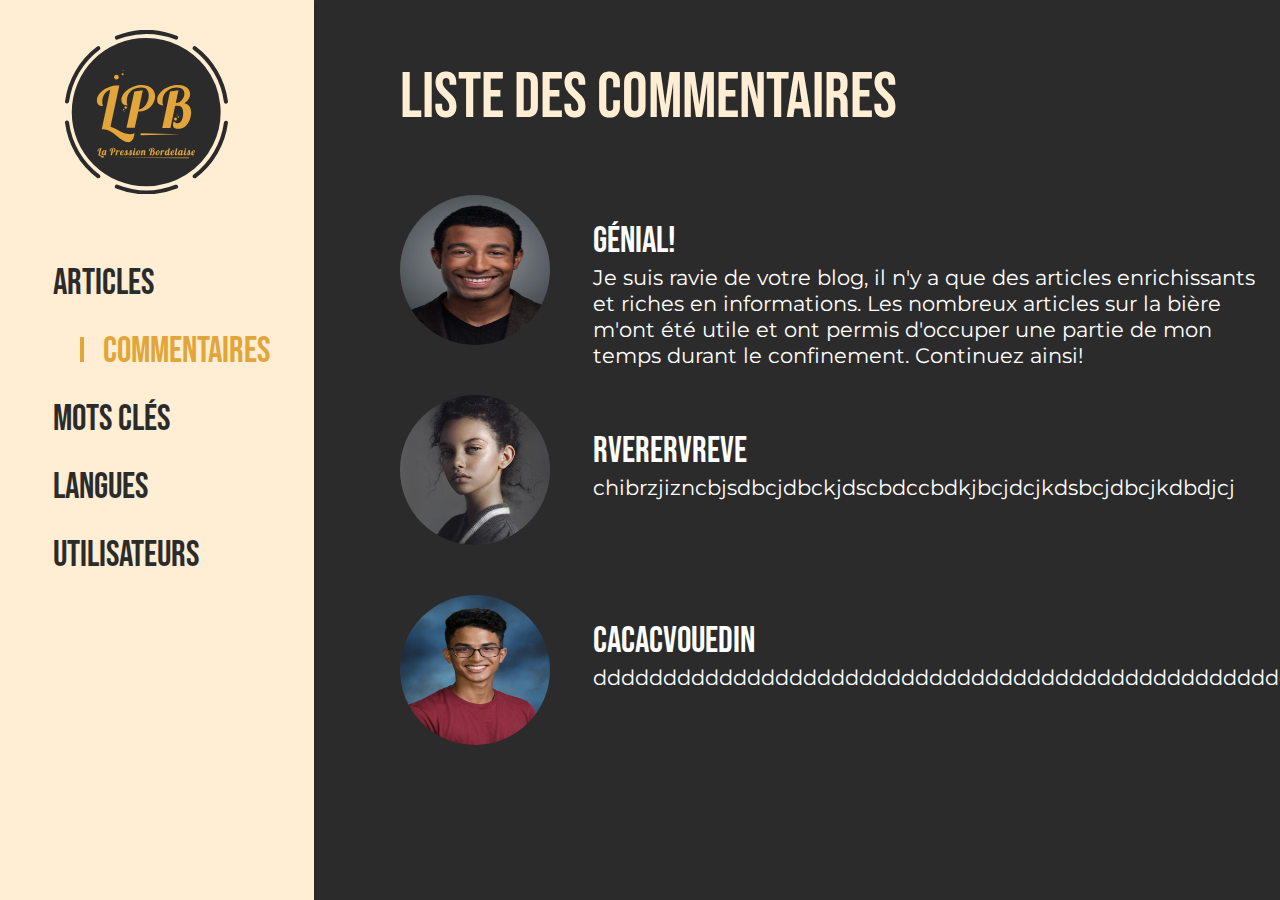
==== commentaires.html @ 71393468 "Merge branch 'master' of https://github.com/Sekori1/BlogArt" ====
<!DOCTYPE html>
<html lang="fr">
<head>
    <meta charset="UTF-8">
    <meta name="viewport" content="width=device-width, initial-scale=1.0">
    <title>La pression bordelaise</title>
    <link rel="stylesheet" href="https://stackpath.bootstrapcdn.com/bootstrap/4.4.1/css/bootstrap.min.css">
    <link rel="stylesheet" href="styles/css/commentaires.css">
    <link href="https://fonts.googleapis.com/css?family=Bebas+Neue&display=swap" rel="stylesheet">
    <link href="https://fonts.googleapis.com/css?family=Montserrat&display=swap" rel="stylesheet">
</head>
<header>
    <div class="img1">
       <svg id="Layer_1" data-name="Layer 1" xmlns="http://www.w3.org/2000/svg" viewBox="0 0 340.05 342.94"><defs><style>.cls-1{fill:#2b2b2b;}.cls-2{fill:none;stroke:#e3b04b;stroke-linecap:round;stroke-miterlimit:10;stroke-width:13px;}.cls-3{fill:#e2a539;}</style></defs><title>LPB-nobackground</title><path class="cls-1" d="M376.88,158.9A154.36,154.36,0,0,0,254.49,98.79h0a154.68,154.68,0,1,0,0,309.35h0A154.67,154.67,0,0,0,376.88,158.9Z" transform="translate(-84.47 -82)"/><path class="cls-1" d="M316.36,102.28a4.37,4.37,0,0,1-1.57-.3,162.32,162.32,0,0,0-60.3-11.53,163.47,163.47,0,0,0-43,5.74,161.79,161.79,0,0,0-17.3,5.79,4.23,4.23,0,0,1-3.13-7.85,171.55,171.55,0,0,1,126.86,0,4.23,4.23,0,0,1-1.56,8.15Z" transform="translate(-84.47 -82)"/><path class="cls-1" d="M154.09,391.45a4.21,4.21,0,0,1-2.53-.85,171.5,171.5,0,0,1-67-114.5A4.22,4.22,0,1,1,92.88,275a163.12,163.12,0,0,0,63.75,108.86,4.22,4.22,0,0,1-2.54,7.6ZM88.7,235.59l-.56,0a4.22,4.22,0,0,1-3.63-4.74,171.55,171.55,0,0,1,67.07-114.5,4.23,4.23,0,0,1,5.07,6.76A163.1,163.1,0,0,0,92.88,231.92,4.21,4.21,0,0,1,88.7,235.59Z" transform="translate(-84.47 -82)"/><path class="cls-1" d="M254.49,424.94a170.84,170.84,0,0,1-63.42-12.13,4.22,4.22,0,0,1,3.12-7.85,163,163,0,0,0,120.6,0,4.23,4.23,0,0,1,3.13,7.85,171,171,0,0,1-63.43,12.13Z" transform="translate(-84.47 -82)"/><path class="cls-1" d="M354.87,391.47a4.23,4.23,0,0,1-2.54-7.61A163.1,163.1,0,0,0,416.1,275a4.22,4.22,0,0,1,8.37,1.11A171.56,171.56,0,0,1,357.4,390.62,4.21,4.21,0,0,1,354.87,391.47Zm65.41-155.85A4.22,4.22,0,0,1,416.1,232a163.12,163.12,0,0,0-63.75-108.86,4.22,4.22,0,0,1,5.08-6.75,171.6,171.6,0,0,1,67.05,114.51,4.23,4.23,0,0,1-3.64,4.74A5.12,5.12,0,0,1,420.28,235.62Z" transform="translate(-84.47 -82)"/><path class="cls-2" d="M400.51,345.47" transform="translate(-84.47 -82)"/><path class="cls-3" d="M179.39,283.9c12.43,2.74,25,15.41,40.15,15.41a25.82,25.82,0,0,0,10-1.91c-1.2,11.47-6,18.76-12.43,18.76C200.07,316.16,185,289,163.86,289a21.09,21.09,0,0,0-2.75.12l17.81-82.8c-10.4,4.3-16.73,13.26-16.73,26,0,6.1,1.55,7.05,1.67,8.13-8.24,0-12.79-3-12.79-11.59,0-15.89,22-31.07,42-31.07,1.67,0,3.22.12,4.78.24Z" transform="translate(-84.47 -82)"/><path class="cls-3" d="M246.79,207.9l-8.49,39.91c12.07-1,20.91-16.61,20.91-29.4,0-8.84-4.3-16.25-14.81-16.25-19.36,0-31,10.88-31,29,0,6.09,1.55,7.05,1.67,8.13-8.24,0-12.78-3-12.78-11.6,0-15.89,22-31.06,41.94-31.06,19.59,0,28.2,11.23,28.2,23.54,0,15.17-13,32-34.54,32h-.59l-7.29,34H212.85l16.25-76Z" transform="translate(-84.47 -82)"/><path class="cls-3" d="M321.23,207.9l-5.62,26.53h.72c9.56,0,17.2-10.4,17.2-19.36,0-6.81-4.42-12.91-15.77-12.91-14,0-29.87,9.32-29.87,29,0,6.09,1.55,7.05,1.67,8.13-7.88,0-12.78-3-12.78-11,0-16.49,20.79-31.66,43.37-31.66,17.57,0,25.45,9.2,25.45,19,0,7.05-4.18,14.57-12,19,10.16,2,14.1,10.27,14.1,19.23,0,11.47-6.21,34.42-26.16,34.42-5.14,0-11.83-1.56-11.83-8.85a19.23,19.23,0,0,1,1.55-6.93c3,3.11,5.26,4.3,8,4.3,8.72,0,11.82-12.42,11.82-21.5,0-8.37-2.62-15.18-11.35-15.18-1,0-3.34.12-5.49.36l-9.8,45.76H287.29l16.25-76Z" transform="translate(-84.47 -82)"/><circle class="cls-3" cx="230.51" cy="185.76" r="3.23"/><circle class="cls-3" cx="236.4" cy="181.63" r="1.5"/><circle class="cls-3" cx="234.24" cy="177.35" r="0.98"/><circle class="cls-3" cx="107.34" cy="98.34" r="4.88"/><circle class="cls-3" cx="120.25" cy="92.28" r="2.21"/><circle class="cls-3" cx="121.23" cy="83.87" r="0.99"/><circle class="cls-3" cx="126.68" cy="161.77" r="2.62"/><circle class="cls-3" cx="122.53" cy="166.49" r="1.44"/><circle class="cls-3" cx="123.41" cy="169.97" r="0.83"/><path class="cls-3" d="M157.23,343c2.17.48,4.36,2.69,7,2.69a4.48,4.48,0,0,0,1.75-.33c-.21,2-1,3.27-2.17,3.27-3,0-5.61-4.73-9.3-4.73a3.77,3.77,0,0,0-.48,0l3.11-14.46a4.62,4.62,0,0,0-2.93,4.55,2.9,2.9,0,0,0,.3,1.42c-1.44,0-2.24-.52-2.24-2,0-2.77,3.84-5.42,7.33-5.42.29,0,.56,0,.83,0Z" transform="translate(-84.47 -82)"/><path class="cls-3" d="M171.12,333l-1.5,7.09a3,3,0,0,0-.08.67c0,.58.27.77.85.77a1.08,1.08,0,0,0,.46-.08c-.56,1.46-1,2.1-2.08,2.1a2,2,0,0,1-2.05-1.94,3.76,3.76,0,0,1-3.11,1.94c-1.42,0-2.77-.87-2.77-3.36,0-2.81,1.73-7.3,5.36-7.3,1.19,0,1.69.46,1.69,1.07v.14l.23-1.1Zm-7.19,6.9c0,1.61.66,1.63,1,1.63a2.11,2.11,0,0,0,1.73-1.84l1-4.71a.81.81,0,0,0-.85-.79C165.07,334.2,163.93,338,163.93,339.91Z" transform="translate(-84.47 -82)"/><path class="cls-3" d="M185.35,329.75l-1.48,7c2.11-.17,3.65-2.9,3.65-5.13,0-1.55-.75-2.84-2.59-2.84-3.38,0-5.4,1.9-5.4,5.07a3,3,0,0,0,.29,1.42c-1.44,0-2.23-.52-2.23-2,0-2.78,3.84-5.43,7.32-5.43s4.93,2,4.93,4.11a5.83,5.83,0,0,1-6,5.59h-.11l-1.27,5.95h-3l2.83-13.27Z" transform="translate(-84.47 -82)"/><path class="cls-3" d="M194.89,333l-.27,1.29a4,4,0,0,1,2.52-1.29,1.54,1.54,0,0,1-.06,3.08c-1.17,0-.59-1.37-1.21-1.37a2.17,2.17,0,0,0-1.53.79l-1.66,7.93h-3L191.88,333Z" transform="translate(-84.47 -82)"/><path class="cls-3" d="M203.67,341.81c1.65,0,2.65-.92,3.69-2.11h.71c-1.19,1.92-3,3.86-5.74,3.86-2,0-3.25-1-3.25-3.31s1.36-7.43,5.63-7.43c1.86,0,2.3,1,2.3,2,0,2.4-2.3,4.26-4.8,4.4,0,.3,0,.59,0,.84C202.17,341.48,202.67,341.81,203.67,341.81Zm1.21-7.89c-1.06,0-2.09,2.24-2.5,4.3a3.49,3.49,0,0,0,3-3.44C205.4,334.26,205.28,333.92,204.88,333.92Z" transform="translate(-84.47 -82)"/><path class="cls-3" d="M217.25,339.7a12.13,12.13,0,0,1-3.19,2.61,4.6,4.6,0,0,1-3.28,1.25,2.72,2.72,0,0,1-3-2.67,2.14,2.14,0,0,1,1.1-1.94,31.6,31.6,0,0,0,2.57-6.17l3.09-.42c.25,5.4.46,6.22.46,7.59a2.88,2.88,0,0,1-.09.8,11.6,11.6,0,0,0,1.51-1.05Zm-7.84,1a.62.62,0,0,1-.57-.28c0,1,.36,1.47,1.28,1.47a1.71,1.71,0,0,0,1.81-1.94c0-1.09-.19-1.74-.4-5a23.55,23.55,0,0,1-1.68,3.94.79.79,0,0,1,.47.73A1,1,0,0,1,209.41,340.73Z" transform="translate(-84.47 -82)"/><path class="cls-3" d="M226.26,339.7a12.13,12.13,0,0,1-3.19,2.61,4.58,4.58,0,0,1-3.27,1.25,2.73,2.73,0,0,1-3.05-2.67,2.13,2.13,0,0,1,1.11-1.94,31.54,31.54,0,0,0,2.56-6.17l3.09-.42c.25,5.4.46,6.22.46,7.59a3.34,3.34,0,0,1-.08.8,12.16,12.16,0,0,0,1.5-1.05Zm-7.84,1a.6.6,0,0,1-.56-.28c0,1,.35,1.47,1.27,1.47a1.71,1.71,0,0,0,1.81-1.94c0-1.09-.18-1.74-.39-5a23.61,23.61,0,0,1-1.69,3.94.8.8,0,0,1,.48.73A1,1,0,0,1,218.42,340.73Z" transform="translate(-84.47 -82)"/><path class="cls-3" d="M230.85,333l-1.5,7.09a3,3,0,0,0-.08.67c0,.58.27.77.85.77.82,0,1.57-.79,1.88-1.84h.88c-1.19,3.4-3.26,3.86-4.38,3.86s-2.24-.75-2.24-2.5a7.2,7.2,0,0,1,.17-1.36l1.42-6.69Zm-.93-4.45a1.67,1.67,0,0,1,1.66,1.67,1.66,1.66,0,1,1-1.66-1.67Z" transform="translate(-84.47 -82)"/><path class="cls-3" d="M241.14,336.16a.51.51,0,0,0,.23,0,6.7,6.7,0,0,0,3.21-1.25l.19.56a6.55,6.55,0,0,1-3.69,1.73c-.34,3.86-2.42,6.28-5,6.28-1.94,0-3.34-.92-3.34-3.29s1.42-7.41,5.72-7.41C240.26,332.82,241.14,334,241.14,336.16Zm-1.79,1.14c-.44-.1-.57-.45-.57-.87a1.14,1.14,0,0,1,.65-1.13c0-.87-.25-1.21-.79-1.21-1.49,0-2.78,3.82-2.78,5.86,0,1.38.27,1.69,1.07,1.69C238,341.64,239,339.77,239.35,337.3Z" transform="translate(-84.47 -82)"/><path class="cls-3" d="M248.5,334.82c-.75,0-1.31.88-1.62,1.92l-1.42,6.7h-3L244.67,333h3l-.23,1.08a3.11,3.11,0,0,1,2.44-1.17,2.11,2.11,0,0,1,2.32,2.36c0,1.69-1,4.22-1,5.38,0,.53.2.88.83.88a1.24,1.24,0,0,0,.69-.13,2.22,2.22,0,0,1-2.3,2.15c-1.6,0-2.1-1.16-2.1-2.35,0-1.42.94-4,.94-5.32C249.26,335.2,249,334.82,248.5,334.82Z" transform="translate(-84.47 -82)"/><path class="cls-3" d="M267.22,329.75l-1,4.63h.12c1.67,0,3-1.81,3-3.38,0-1.19-.77-2.25-2.76-2.25a5,5,0,0,0-5.21,5.07,3,3,0,0,0,.29,1.42c-1.38,0-2.23-.52-2.23-1.92,0-2.88,3.63-5.53,7.57-5.53,3.07,0,4.44,1.61,4.44,3.32a4,4,0,0,1-2.08,3.32,3.09,3.09,0,0,1,2.46,3.35c0,2-1.08,6-4.57,6-.9,0-2.06-.27-2.06-1.54a3.34,3.34,0,0,1,.27-1.21,1.88,1.88,0,0,0,1.39.75c1.53,0,2.07-2.17,2.07-3.76s-.46-2.64-2-2.64c-.17,0-.59,0-1,.06l-1.71,8h-3l2.84-13.27Z" transform="translate(-84.47 -82)"/><path class="cls-3" d="M281.72,336.16a.51.51,0,0,0,.23,0,6.7,6.7,0,0,0,3.21-1.25l.19.56a6.55,6.55,0,0,1-3.69,1.73c-.34,3.86-2.42,6.28-5,6.28-1.94,0-3.34-.92-3.34-3.29s1.42-7.41,5.72-7.41C280.84,332.82,281.72,334,281.72,336.16Zm-1.8,1.14c-.43-.1-.56-.45-.56-.87a1.14,1.14,0,0,1,.65-1.13c0-.87-.25-1.21-.8-1.21-1.48,0-2.77,3.82-2.77,5.86,0,1.38.27,1.69,1.06,1.69C278.53,341.64,279.59,339.77,279.92,337.3Z" transform="translate(-84.47 -82)"/><path class="cls-3" d="M288.25,333,288,334.3A4,4,0,0,1,290.5,333a1.54,1.54,0,0,1-.06,3.08c-1.17,0-.59-1.37-1.21-1.37a2.14,2.14,0,0,0-1.52.79L286,343.44h-3L285.24,333Z" transform="translate(-84.47 -82)"/><path class="cls-3" d="M303.6,328.83l-2.4,11.27a3,3,0,0,0-.08.67c0,.58.27.77.86.77.81,0,1.37-.79,1.69-1.84h.87c-1.19,3.4-3.06,3.74-4.19,3.74a1.92,1.92,0,0,1-2.05-1.8,3.69,3.69,0,0,1-3.08,1.92c-1.42,0-2.78-.87-2.78-3.36,0-2.81,1.73-7.3,5.36-7.3,1.19,0,1.69.46,1.69,1.07v.08l1-4.8Zm-5.32,10.87,1-4.77a.84.84,0,0,0-.86-.73c-1.77,0-2.92,3.75-2.92,5.71,0,1.61.67,1.63,1,1.63a2,2,0,0,0,1.71-1.73Z" transform="translate(-84.47 -82)"/><path class="cls-3" d="M309,341.81c1.65,0,2.65-.92,3.69-2.11h.71c-1.19,1.92-3,3.86-5.74,3.86-2,0-3.25-1-3.25-3.31s1.35-7.43,5.63-7.43c1.86,0,2.3,1,2.3,2,0,2.4-2.3,4.26-4.8,4.4,0,.3,0,.59,0,.84C307.53,341.48,308,341.81,309,341.81Zm1.21-7.89c-1.07,0-2.09,2.24-2.51,4.3a3.49,3.49,0,0,0,3-3.44C310.76,334.26,310.63,333.92,310.24,333.92Z" transform="translate(-84.47 -82)"/><path class="cls-3" d="M319.08,328.83l-2.4,11.27a3,3,0,0,0-.08.67c0,.58.27.77.86.77.81,0,1.56-.79,1.87-1.84h.88c-1.19,3.4-3.25,3.86-4.38,3.86s-2.23-.75-2.23-2.5a7.12,7.12,0,0,1,.16-1.36L316,329.25Z" transform="translate(-84.47 -82)"/><path class="cls-3" d="M330.39,333l-1.5,7.09a3,3,0,0,0-.08.67c0,.58.27.9.85.9.81,0,1.38-.92,1.69-2h.88c-1.19,3.4-3.07,3.86-4.2,3.86a1.91,1.91,0,0,1-2-1.92,3.78,3.78,0,0,1-3.11,1.92c-1.42,0-2.77-.87-2.77-3.36,0-2.81,1.73-7.3,5.36-7.3,1.19,0,1.69.46,1.69,1.07v.14l.23-1.1Zm-7.2,6.9c0,1.61.67,1.63,1.05,1.63A2.11,2.11,0,0,0,326,339.7l1-4.71a.81.81,0,0,0-.86-.79C324.34,334.2,323.19,338,323.19,339.91Z" transform="translate(-84.47 -82)"/><path class="cls-3" d="M336.82,333l-1.51,7.09a3,3,0,0,0-.08.67c0,.58.27.77.86.77.81,0,1.56-.79,1.87-1.84h.88c-1.19,3.4-3.25,3.86-4.38,3.86s-2.23-.75-2.23-2.5a7.12,7.12,0,0,1,.16-1.36l1.42-6.69Zm-.94-4.45a1.67,1.67,0,0,1,1.67,1.67,1.66,1.66,0,0,1-1.67,1.65,1.64,1.64,0,0,1-1.65-1.65A1.66,1.66,0,0,1,335.88,328.56Z" transform="translate(-84.47 -82)"/><path class="cls-3" d="M347.85,339.7a12.13,12.13,0,0,1-3.19,2.61,4.58,4.58,0,0,1-3.27,1.25,2.73,2.73,0,0,1-3.05-2.67,2.13,2.13,0,0,1,1.11-1.94,31.54,31.54,0,0,0,2.56-6.17l3.09-.42c.25,5.4.46,6.22.46,7.59a3.34,3.34,0,0,1-.08.8,12.16,12.16,0,0,0,1.5-1.05Zm-7.84,1a.6.6,0,0,1-.56-.28c0,1,.35,1.47,1.27,1.47a1.71,1.71,0,0,0,1.81-1.94c0-1.09-.18-1.74-.39-5a23.61,23.61,0,0,1-1.69,3.94.8.8,0,0,1,.48.73A1,1,0,0,1,340,340.73Z" transform="translate(-84.47 -82)"/><path class="cls-3" d="M352.11,341.58a4.29,4.29,0,0,0,2.46-1.1,3.35,3.35,0,0,1-3.61,3.08c-1.94,0-3.23-1-3.23-3.31s1.35-7.43,5.63-7.43c1.86,0,2.3,1,2.3,2,0,2.42-2.3,4.26-4.8,4.4,0,.21,0,.44,0,.63C350.82,341.16,351.38,341.58,352.11,341.58Zm1.42-7.66c-1,0-2.09,2.32-2.53,4.3a3.46,3.46,0,0,0,3.05-3.44C354.05,334.26,353.92,333.92,353.53,333.92Z" transform="translate(-84.47 -82)"/><path class="cls-3" d="M342.41,349.58,180,348.73l162.45-.84a.85.85,0,0,1,0,1.69Z" transform="translate(-84.47 -82)"/><path class="cls-3" d="M244.18,297.59,325,299.71l-80.85,2.11a2.12,2.12,0,1,1-.11-4.23Z" transform="translate(-84.47 -82)"/></svg>
    </div>
    <nav class="menu-nav">
        <ul class="admin-panel-links">
            <li class="btn">
              <a>Articles</a>  
            </li>
            <li class="btn" id="com">   
                <a>Commentaires</a>
            </li>
            <li class="btn">
                <a>Mots clés</a>
            </li>
            <li class="btn">     
                <a>Langues</a>
            </li>
            <li class="btn">
                <a>Utilisateurs</a>
            </li>
        </ul>
    </nav>
<div class="rectangle"></div>

</header>

<body>
    <h1>Liste des commentaires</h1>
    <div>
        <p class="grosavis">Génial!</p>
        <img src="assets/images/bob.jpg" class="bob" width="150px" height="150px">
        <p class="avis">Je suis ravie de votre blog, il n'y a que des articles enrichissants et riches en informations.
            Les nombreux articles sur la bière m'ont été utile et ont permis d'occuper une partie de mon temps durant le confinement. Continuez ainsi!</p>
         
    </div>
    <div>
        <p class="grosavisjustine">rverervreve</p>
        <img src="assets/images/justine.jpg" class="justine" width="150px" height="150px">
        <p class="avisjustine">chibrzjizncbjsdbcjdbckjdscbdccbdkjbcjdcjkdsbcjdbcjkdbdjcj</p>
    </div>
    <div>
        <p class="grosavissami">cacacvouedin</p>
        <img src="assets/images/sami.jpg" class="sami" width="150px" height="150px">
        <p class="avissami">ddddddddddddddddddddddddddddddddddddddddddddddddddddddddddddddddddddj</p>
    </div>
    

</body>
---- styles/css/commentaires.css ----
body {
  background-color: #2B2B2B;
}

h1 {
  font-family: "Bebas Neue", cursive;
  color: #FFEED3;
  margin-left: 400px;
  padding-top: 60px;
  font-size: 64px;
}

header {
  position: absolute;
  width: 314px;
  height: 100%;
  left: 0px;
  background-color: #FFEED3;
  box-shadow: 0px 4px 4px rgba(0, 0, 0, 0.25);
}

.img1 {
  position: absolute;
  width: 163px;
  height: 169px;
  left: 65px;
  top: 30px;
  border-radius: 121.5px;
}

nav.menu-nav ul li.btn {
  color: #2B2B2B;
  font-family: "Bebas Neue", cursive;
  font-size: 36px;
  text-align: left;
}

ul.admin-panel-links {
  padding-top: 250px;
}
ul.admin-panel-links li {
  display: block !important;
}
ul.admin-panel-links li:hover {
  transform: translate(50px, 0px);
}
ul.admin-panel-links li:hover a {
  color: #E2A539;
}
ul.admin-panel-links li:visited a {
  color: blue;
}

#com {
  transform: translate(50px, 0px);
  color: #E2A539;
}

.rectangle {
  position: absolute;
  width: 4px;
  height: 25px;
  left: 80px;
  top: 337px;
  background: #E2A539;
}

.bob {
  border-radius: 50% 50%;
  margin-left: 400px;
  margin-top: 50px;
}

.grosavis {
  position: absolute;
  width: 248px;
  height: 70px;
  left: 263px;
  top: 170px;
  font-family: "Bebas Neue", cursive;
  font-style: normal;
  font-weight: normal;
  font-size: 36px;
  line-height: 43px;
  padding-left: 330px;
  margin-top: 50px;
  color: #FFFFFF;
}

.avis {
  position: absolute;
  left: 263px;
  top: 215px;
  font-family: "Montserrat", sans-serif;
  font-size: 21px;
  line-height: 26px;
  padding-left: 330px;
  color: #FFFFFF;
  margin-top: 50px;
}

.grosavisjustine {
  position: absolute;
  width: 248px;
  height: 70px;
  left: 263px;
  top: 170px;
  font-family: "Bebas Neue", cursive;
  font-style: normal;
  font-weight: normal;
  font-size: 36px;
  line-height: 43px;
  padding-left: 330px;
  margin-top: 260px;
  color: #FFFFFF;
}

.avisjustine {
  position: absolute;
  left: 263px;
  top: 215px;
  font-family: "Montserrat", sans-serif;
  font-size: 21px;
  line-height: 26px;
  padding-left: 330px;
  color: #FFFFFF;
  margin-top: 260px;
}

.justine {
  border-radius: 50% 50%;
  margin-left: 400px;
  margin-top: 50px;
}

.grosavissami {
  position: absolute;
  width: 248px;
  height: 70px;
  left: 263px;
  top: 170px;
  font-family: "Bebas Neue", cursive;
  font-style: normal;
  font-weight: normal;
  font-size: 36px;
  line-height: 43px;
  padding-left: 330px;
  margin-top: 450px;
  color: #FFFFFF;
}

.avissami {
  position: absolute;
  left: 263px;
  top: 215px;
  font-family: "Montserrat", sans-serif;
  font-size: 21px;
  line-height: 26px;
  padding-left: 330px;
  color: #FFFFFF;
  margin-top: 450px;
}

.sami {
  border-radius: 50% 50%;
  margin-left: 400px;
  margin-top: 50px;
}

/*# sourceMappingURL=commentaires.css.map */
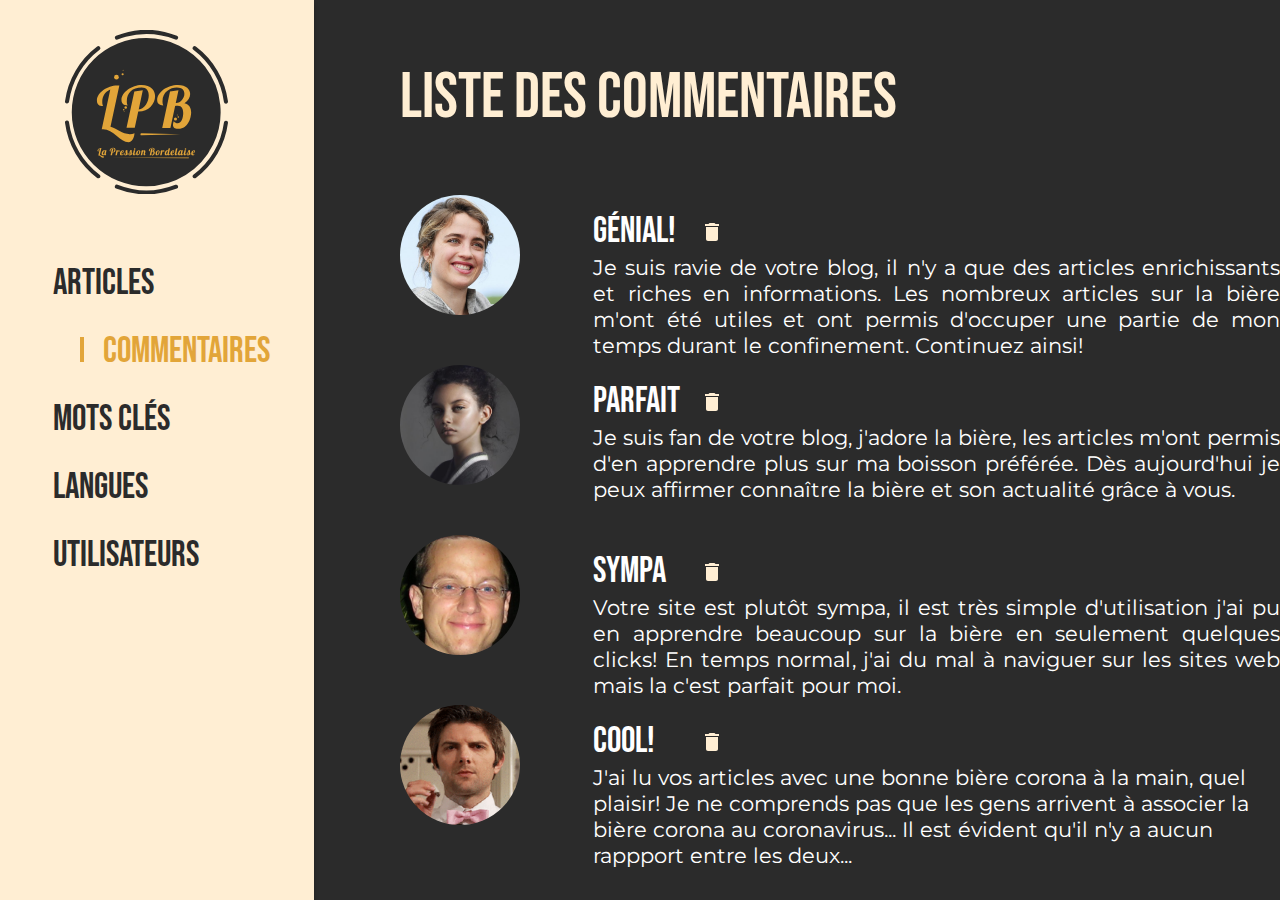
==== commit a0d9c157: "rend pas fou" ====
--- a/commentaires.html
+++ b/commentaires.html
@@ -10,7 +10,7 @@
     <link href="https://fonts.googleapis.com/css?family=Montserrat&display=swap" rel="stylesheet">
 </head>
 <header>
-    <div class="img1">
+    <div class="logo">
        <svg id="Layer_1" data-name="Layer 1" xmlns="http://www.w3.org/2000/svg" viewBox="0 0 340.05 342.94"><defs><style>.cls-1{fill:#2b2b2b;}.cls-2{fill:none;stroke:#e3b04b;stroke-linecap:round;stroke-miterlimit:10;stroke-width:13px;}.cls-3{fill:#e2a539;}</style></defs><title>LPB-nobackground</title><path class="cls-1" d="M376.88,158.9A154.36,154.36,0,0,0,254.49,98.79h0a154.68,154.68,0,1,0,0,309.35h0A154.67,154.67,0,0,0,376.88,158.9Z" transform="translate(-84.47 -82)"/><path class="cls-1" d="M316.36,102.28a4.37,4.37,0,0,1-1.57-.3,162.32,162.32,0,0,0-60.3-11.53,163.47,163.47,0,0,0-43,5.74,161.79,161.79,0,0,0-17.3,5.79,4.23,4.23,0,0,1-3.13-7.85,171.55,171.55,0,0,1,126.86,0,4.23,4.23,0,0,1-1.56,8.15Z" transform="translate(-84.47 -82)"/><path class="cls-1" d="M154.09,391.45a4.21,4.21,0,0,1-2.53-.85,171.5,171.5,0,0,1-67-114.5A4.22,4.22,0,1,1,92.88,275a163.12,163.12,0,0,0,63.75,108.86,4.22,4.22,0,0,1-2.54,7.6ZM88.7,235.59l-.56,0a4.22,4.22,0,0,1-3.63-4.74,171.55,171.55,0,0,1,67.07-114.5,4.23,4.23,0,0,1,5.07,6.76A163.1,163.1,0,0,0,92.88,231.92,4.21,4.21,0,0,1,88.7,235.59Z" transform="translate(-84.47 -82)"/><path class="cls-1" d="M254.49,424.94a170.84,170.84,0,0,1-63.42-12.13,4.22,4.22,0,0,1,3.12-7.85,163,163,0,0,0,120.6,0,4.23,4.23,0,0,1,3.13,7.85,171,171,0,0,1-63.43,12.13Z" transform="translate(-84.47 -82)"/><path class="cls-1" d="M354.87,391.47a4.23,4.23,0,0,1-2.54-7.61A163.1,163.1,0,0,0,416.1,275a4.22,4.22,0,0,1,8.37,1.11A171.56,171.56,0,0,1,357.4,390.62,4.21,4.21,0,0,1,354.87,391.47Zm65.41-155.85A4.22,4.22,0,0,1,416.1,232a163.12,163.12,0,0,0-63.75-108.86,4.22,4.22,0,0,1,5.08-6.75,171.6,171.6,0,0,1,67.05,114.51,4.23,4.23,0,0,1-3.64,4.74A5.12,5.12,0,0,1,420.28,235.62Z" transform="translate(-84.47 -82)"/><path class="cls-2" d="M400.51,345.47" transform="translate(-84.47 -82)"/><path class="cls-3" d="M179.39,283.9c12.43,2.74,25,15.41,40.15,15.41a25.82,25.82,0,0,0,10-1.91c-1.2,11.47-6,18.76-12.43,18.76C200.07,316.16,185,289,163.86,289a21.09,21.09,0,0,0-2.75.12l17.81-82.8c-10.4,4.3-16.73,13.26-16.73,26,0,6.1,1.55,7.05,1.67,8.13-8.24,0-12.79-3-12.79-11.59,0-15.89,22-31.07,42-31.07,1.67,0,3.22.12,4.78.24Z" transform="translate(-84.47 -82)"/><path class="cls-3" d="M246.79,207.9l-8.49,39.91c12.07-1,20.91-16.61,20.91-29.4,0-8.84-4.3-16.25-14.81-16.25-19.36,0-31,10.88-31,29,0,6.09,1.55,7.05,1.67,8.13-8.24,0-12.78-3-12.78-11.6,0-15.89,22-31.06,41.94-31.06,19.59,0,28.2,11.23,28.2,23.54,0,15.17-13,32-34.54,32h-.59l-7.29,34H212.85l16.25-76Z" transform="translate(-84.47 -82)"/><path class="cls-3" d="M321.23,207.9l-5.62,26.53h.72c9.56,0,17.2-10.4,17.2-19.36,0-6.81-4.42-12.91-15.77-12.91-14,0-29.87,9.32-29.87,29,0,6.09,1.55,7.05,1.67,8.13-7.88,0-12.78-3-12.78-11,0-16.49,20.79-31.66,43.37-31.66,17.57,0,25.45,9.2,25.45,19,0,7.05-4.18,14.57-12,19,10.16,2,14.1,10.27,14.1,19.23,0,11.47-6.21,34.42-26.16,34.42-5.14,0-11.83-1.56-11.83-8.85a19.23,19.23,0,0,1,1.55-6.93c3,3.11,5.26,4.3,8,4.3,8.72,0,11.82-12.42,11.82-21.5,0-8.37-2.62-15.18-11.35-15.18-1,0-3.34.12-5.49.36l-9.8,45.76H287.29l16.25-76Z" transform="translate(-84.47 -82)"/><circle class="cls-3" cx="230.51" cy="185.76" r="3.23"/><circle class="cls-3" cx="236.4" cy="181.63" r="1.5"/><circle class="cls-3" cx="234.24" cy="177.35" r="0.98"/><circle class="cls-3" cx="107.34" cy="98.34" r="4.88"/><circle class="cls-3" cx="120.25" cy="92.28" r="2.21"/><circle class="cls-3" cx="121.23" cy="83.87" r="0.99"/><circle class="cls-3" cx="126.68" cy="161.77" r="2.62"/><circle class="cls-3" cx="122.53" cy="166.49" r="1.44"/><circle class="cls-3" cx="123.41" cy="169.97" r="0.83"/><path class="cls-3" d="M157.23,343c2.17.48,4.36,2.69,7,2.69a4.48,4.48,0,0,0,1.75-.33c-.21,2-1,3.27-2.17,3.27-3,0-5.61-4.73-9.3-4.73a3.77,3.77,0,0,0-.48,0l3.11-14.46a4.62,4.62,0,0,0-2.93,4.55,2.9,2.9,0,0,0,.3,1.42c-1.44,0-2.24-.52-2.24-2,0-2.77,3.84-5.42,7.33-5.42.29,0,.56,0,.83,0Z" transform="translate(-84.47 -82)"/><path class="cls-3" d="M171.12,333l-1.5,7.09a3,3,0,0,0-.08.67c0,.58.27.77.85.77a1.08,1.08,0,0,0,.46-.08c-.56,1.46-1,2.1-2.08,2.1a2,2,0,0,1-2.05-1.94,3.76,3.76,0,0,1-3.11,1.94c-1.42,0-2.77-.87-2.77-3.36,0-2.81,1.73-7.3,5.36-7.3,1.19,0,1.69.46,1.69,1.07v.14l.23-1.1Zm-7.19,6.9c0,1.61.66,1.63,1,1.63a2.11,2.11,0,0,0,1.73-1.84l1-4.71a.81.81,0,0,0-.85-.79C165.07,334.2,163.93,338,163.93,339.91Z" transform="translate(-84.47 -82)"/><path class="cls-3" d="M185.35,329.75l-1.48,7c2.11-.17,3.65-2.9,3.65-5.13,0-1.55-.75-2.84-2.59-2.84-3.38,0-5.4,1.9-5.4,5.07a3,3,0,0,0,.29,1.42c-1.44,0-2.23-.52-2.23-2,0-2.78,3.84-5.43,7.32-5.43s4.93,2,4.93,4.11a5.83,5.83,0,0,1-6,5.59h-.11l-1.27,5.95h-3l2.83-13.27Z" transform="translate(-84.47 -82)"/><path class="cls-3" d="M194.89,333l-.27,1.29a4,4,0,0,1,2.52-1.29,1.54,1.54,0,0,1-.06,3.08c-1.17,0-.59-1.37-1.21-1.37a2.17,2.17,0,0,0-1.53.79l-1.66,7.93h-3L191.88,333Z" transform="translate(-84.47 -82)"/><path class="cls-3" d="M203.67,341.81c1.65,0,2.65-.92,3.69-2.11h.71c-1.19,1.92-3,3.86-5.74,3.86-2,0-3.25-1-3.25-3.31s1.36-7.43,5.63-7.43c1.86,0,2.3,1,2.3,2,0,2.4-2.3,4.26-4.8,4.4,0,.3,0,.59,0,.84C202.17,341.48,202.67,341.81,203.67,341.81Zm1.21-7.89c-1.06,0-2.09,2.24-2.5,4.3a3.49,3.49,0,0,0,3-3.44C205.4,334.26,205.28,333.92,204.88,333.92Z" transform="translate(-84.47 -82)"/><path class="cls-3" d="M217.25,339.7a12.13,12.13,0,0,1-3.19,2.61,4.6,4.6,0,0,1-3.28,1.25,2.72,2.72,0,0,1-3-2.67,2.14,2.14,0,0,1,1.1-1.94,31.6,31.6,0,0,0,2.57-6.17l3.09-.42c.25,5.4.46,6.22.46,7.59a2.88,2.88,0,0,1-.09.8,11.6,11.6,0,0,0,1.51-1.05Zm-7.84,1a.62.62,0,0,1-.57-.28c0,1,.36,1.47,1.28,1.47a1.71,1.71,0,0,0,1.81-1.94c0-1.09-.19-1.74-.4-5a23.55,23.55,0,0,1-1.68,3.94.79.79,0,0,1,.47.73A1,1,0,0,1,209.41,340.73Z" transform="translate(-84.47 -82)"/><path class="cls-3" d="M226.26,339.7a12.13,12.13,0,0,1-3.19,2.61,4.58,4.58,0,0,1-3.27,1.25,2.73,2.73,0,0,1-3.05-2.67,2.13,2.13,0,0,1,1.11-1.94,31.54,31.54,0,0,0,2.56-6.17l3.09-.42c.25,5.4.46,6.22.46,7.59a3.34,3.34,0,0,1-.08.8,12.16,12.16,0,0,0,1.5-1.05Zm-7.84,1a.6.6,0,0,1-.56-.28c0,1,.35,1.47,1.27,1.47a1.71,1.71,0,0,0,1.81-1.94c0-1.09-.18-1.74-.39-5a23.61,23.61,0,0,1-1.69,3.94.8.8,0,0,1,.48.73A1,1,0,0,1,218.42,340.73Z" transform="translate(-84.47 -82)"/><path class="cls-3" d="M230.85,333l-1.5,7.09a3,3,0,0,0-.08.67c0,.58.27.77.85.77.82,0,1.57-.79,1.88-1.84h.88c-1.19,3.4-3.26,3.86-4.38,3.86s-2.24-.75-2.24-2.5a7.2,7.2,0,0,1,.17-1.36l1.42-6.69Zm-.93-4.45a1.67,1.67,0,0,1,1.66,1.67,1.66,1.66,0,1,1-1.66-1.67Z" transform="translate(-84.47 -82)"/><path class="cls-3" d="M241.14,336.16a.51.51,0,0,0,.23,0,6.7,6.7,0,0,0,3.21-1.25l.19.56a6.55,6.55,0,0,1-3.69,1.73c-.34,3.86-2.42,6.28-5,6.28-1.94,0-3.34-.92-3.34-3.29s1.42-7.41,5.72-7.41C240.26,332.82,241.14,334,241.14,336.16Zm-1.79,1.14c-.44-.1-.57-.45-.57-.87a1.14,1.14,0,0,1,.65-1.13c0-.87-.25-1.21-.79-1.21-1.49,0-2.78,3.82-2.78,5.86,0,1.38.27,1.69,1.07,1.69C238,341.64,239,339.77,239.35,337.3Z" transform="translate(-84.47 -82)"/><path class="cls-3" d="M248.5,334.82c-.75,0-1.31.88-1.62,1.92l-1.42,6.7h-3L244.67,333h3l-.23,1.08a3.11,3.11,0,0,1,2.44-1.17,2.11,2.11,0,0,1,2.32,2.36c0,1.69-1,4.22-1,5.38,0,.53.2.88.83.88a1.24,1.24,0,0,0,.69-.13,2.22,2.22,0,0,1-2.3,2.15c-1.6,0-2.1-1.16-2.1-2.35,0-1.42.94-4,.94-5.32C249.26,335.2,249,334.82,248.5,334.82Z" transform="translate(-84.47 -82)"/><path class="cls-3" d="M267.22,329.75l-1,4.63h.12c1.67,0,3-1.81,3-3.38,0-1.19-.77-2.25-2.76-2.25a5,5,0,0,0-5.21,5.07,3,3,0,0,0,.29,1.42c-1.38,0-2.23-.52-2.23-1.92,0-2.88,3.63-5.53,7.57-5.53,3.07,0,4.44,1.61,4.44,3.32a4,4,0,0,1-2.08,3.32,3.09,3.09,0,0,1,2.46,3.35c0,2-1.08,6-4.57,6-.9,0-2.06-.27-2.06-1.54a3.34,3.34,0,0,1,.27-1.21,1.88,1.88,0,0,0,1.39.75c1.53,0,2.07-2.17,2.07-3.76s-.46-2.64-2-2.64c-.17,0-.59,0-1,.06l-1.71,8h-3l2.84-13.27Z" transform="translate(-84.47 -82)"/><path class="cls-3" d="M281.72,336.16a.51.51,0,0,0,.23,0,6.7,6.7,0,0,0,3.21-1.25l.19.56a6.55,6.55,0,0,1-3.69,1.73c-.34,3.86-2.42,6.28-5,6.28-1.94,0-3.34-.92-3.34-3.29s1.42-7.41,5.72-7.41C280.84,332.82,281.72,334,281.72,336.16Zm-1.8,1.14c-.43-.1-.56-.45-.56-.87a1.14,1.14,0,0,1,.65-1.13c0-.87-.25-1.21-.8-1.21-1.48,0-2.77,3.82-2.77,5.86,0,1.38.27,1.69,1.06,1.69C278.53,341.64,279.59,339.77,279.92,337.3Z" transform="translate(-84.47 -82)"/><path class="cls-3" d="M288.25,333,288,334.3A4,4,0,0,1,290.5,333a1.54,1.54,0,0,1-.06,3.08c-1.17,0-.59-1.37-1.21-1.37a2.14,2.14,0,0,0-1.52.79L286,343.44h-3L285.24,333Z" transform="translate(-84.47 -82)"/><path class="cls-3" d="M303.6,328.83l-2.4,11.27a3,3,0,0,0-.08.67c0,.58.27.77.86.77.81,0,1.37-.79,1.69-1.84h.87c-1.19,3.4-3.06,3.74-4.19,3.74a1.92,1.92,0,0,1-2.05-1.8,3.69,3.69,0,0,1-3.08,1.92c-1.42,0-2.78-.87-2.78-3.36,0-2.81,1.73-7.3,5.36-7.3,1.19,0,1.69.46,1.69,1.07v.08l1-4.8Zm-5.32,10.87,1-4.77a.84.84,0,0,0-.86-.73c-1.77,0-2.92,3.75-2.92,5.71,0,1.61.67,1.63,1,1.63a2,2,0,0,0,1.71-1.73Z" transform="translate(-84.47 -82)"/><path class="cls-3" d="M309,341.81c1.65,0,2.65-.92,3.69-2.11h.71c-1.19,1.92-3,3.86-5.74,3.86-2,0-3.25-1-3.25-3.31s1.35-7.43,5.63-7.43c1.86,0,2.3,1,2.3,2,0,2.4-2.3,4.26-4.8,4.4,0,.3,0,.59,0,.84C307.53,341.48,308,341.81,309,341.81Zm1.21-7.89c-1.07,0-2.09,2.24-2.51,4.3a3.49,3.49,0,0,0,3-3.44C310.76,334.26,310.63,333.92,310.24,333.92Z" transform="translate(-84.47 -82)"/><path class="cls-3" d="M319.08,328.83l-2.4,11.27a3,3,0,0,0-.08.67c0,.58.27.77.86.77.81,0,1.56-.79,1.87-1.84h.88c-1.19,3.4-3.25,3.86-4.38,3.86s-2.23-.75-2.23-2.5a7.12,7.12,0,0,1,.16-1.36L316,329.25Z" transform="translate(-84.47 -82)"/><path class="cls-3" d="M330.39,333l-1.5,7.09a3,3,0,0,0-.08.67c0,.58.27.9.85.9.81,0,1.38-.92,1.69-2h.88c-1.19,3.4-3.07,3.86-4.2,3.86a1.91,1.91,0,0,1-2-1.92,3.78,3.78,0,0,1-3.11,1.92c-1.42,0-2.77-.87-2.77-3.36,0-2.81,1.73-7.3,5.36-7.3,1.19,0,1.69.46,1.69,1.07v.14l.23-1.1Zm-7.2,6.9c0,1.61.67,1.63,1.05,1.63A2.11,2.11,0,0,0,326,339.7l1-4.71a.81.81,0,0,0-.86-.79C324.34,334.2,323.19,338,323.19,339.91Z" transform="translate(-84.47 -82)"/><path class="cls-3" d="M336.82,333l-1.51,7.09a3,3,0,0,0-.08.67c0,.58.27.77.86.77.81,0,1.56-.79,1.87-1.84h.88c-1.19,3.4-3.25,3.86-4.38,3.86s-2.23-.75-2.23-2.5a7.12,7.12,0,0,1,.16-1.36l1.42-6.69Zm-.94-4.45a1.67,1.67,0,0,1,1.67,1.67,1.66,1.66,0,0,1-1.67,1.65,1.64,1.64,0,0,1-1.65-1.65A1.66,1.66,0,0,1,335.88,328.56Z" transform="translate(-84.47 -82)"/><path class="cls-3" d="M347.85,339.7a12.13,12.13,0,0,1-3.19,2.61,4.58,4.58,0,0,1-3.27,1.25,2.73,2.73,0,0,1-3.05-2.67,2.13,2.13,0,0,1,1.11-1.94,31.54,31.54,0,0,0,2.56-6.17l3.09-.42c.25,5.4.46,6.22.46,7.59a3.34,3.34,0,0,1-.08.8,12.16,12.16,0,0,0,1.5-1.05Zm-7.84,1a.6.6,0,0,1-.56-.28c0,1,.35,1.47,1.27,1.47a1.71,1.71,0,0,0,1.81-1.94c0-1.09-.18-1.74-.39-5a23.61,23.61,0,0,1-1.69,3.94.8.8,0,0,1,.48.73A1,1,0,0,1,340,340.73Z" transform="translate(-84.47 -82)"/><path class="cls-3" d="M352.11,341.58a4.29,4.29,0,0,0,2.46-1.1,3.35,3.35,0,0,1-3.61,3.08c-1.94,0-3.23-1-3.23-3.31s1.35-7.43,5.63-7.43c1.86,0,2.3,1,2.3,2,0,2.42-2.3,4.26-4.8,4.4,0,.21,0,.44,0,.63C350.82,341.16,351.38,341.58,352.11,341.58Zm1.42-7.66c-1,0-2.09,2.32-2.53,4.3a3.46,3.46,0,0,0,3.05-3.44C354.05,334.26,353.92,333.92,353.53,333.92Z" transform="translate(-84.47 -82)"/><path class="cls-3" d="M342.41,349.58,180,348.73l162.45-.84a.85.85,0,0,1,0,1.69Z" transform="translate(-84.47 -82)"/><path class="cls-3" d="M244.18,297.59,325,299.71l-80.85,2.11a2.12,2.12,0,1,1-.11-4.23Z" transform="translate(-84.47 -82)"/></svg>
     </div>
     <nav class="menu-nav">
@@ -40,22 +40,48 @@
     <h1>Liste des commentaires</h1>
     <div>
         <p class="grosavis">Génial!</p>
-        <img src="assets/images/bob.jpg" class="bob" width="150px" height="150px">
+        <svg class="poubelle" width="24" height="24" viewBox="0 0 24 24" fill="none" xmlns="http://www.w3.org/2000/svg">
+            <path d="M6 19C6 20.1 6.9 21 8 21H16C17.1 21 18 20.1 18 19V7H6V19ZM19 4H15.5L14.5 3H9.5L8.5 4H5V6H19V4Z" fill="#FFEED3"/>
+            </svg>
+            
+        <img src="assets/images/lea.jpg" class="lea" width="120px" height="120px">
         <p class="avis">Je suis ravie de votre blog, il n'y a que des articles enrichissants et riches en informations.
-            Les nombreux articles sur la bière m'ont été utile et ont permis d'occuper une partie de mon temps durant le confinement. Continuez ainsi!</p>
+            Les nombreux articles sur la bière m'ont été utiles et ont permis d'occuper une partie de mon temps durant le confinement. Continuez ainsi!</p>
          
     </div>
     <div>
-        <p class="grosavisjustine">rverervreve</p>
-        <img src="assets/images/justine.jpg" class="justine" width="150px" height="150px">
-        <p class="avisjustine">chibrzjizncbjsdbcjdbckjdscbdccbdkjbcjdcjkdsbcjdbcjkdbdjcj</p>
+        <p class="grosavisjustine">Parfait</p>
+        <svg class="poubelle2" width="24" height="24" viewBox="0 0 24 24" fill="none" xmlns="http://www.w3.org/2000/svg">
+            <path d="M6 19C6 20.1 6.9 21 8 21H16C17.1 21 18 20.1 18 19V7H6V19ZM19 4H15.5L14.5 3H9.5L8.5 4H5V6H19V4Z" fill="#FFEED3"/>
+            </svg>
+            
+        <img src="assets/images/justine.jpg" class="justine" width="120px" height="120px">
+        <p class="avisjustine">Je suis fan de votre blog, j'adore la bière, les articles m'ont permis d'en apprendre plus sur ma boisson préférée. Dès aujourd'hui je peux
+            affirmer connaître la bière et son actualité grâce à vous.
+         
+        </p>
     </div>
     <div>
-        <p class="grosavissami">cacacvouedin</p>
-        <img src="assets/images/sami.jpg" class="sami" width="150px" height="150px">
-        <p class="avissami">ddddddddddddddddddddddddddddddddddddddddddddddddddddddddddddddddddddj</p>
+        <p class="grosavispatrick">Sympa</p>
+        <svg class="poubelle3" width="24" height="24" viewBox="0 0 24 24" fill="none" xmlns="http://www.w3.org/2000/svg">
+            <path d="M6 19C6 20.1 6.9 21 8 21H16C17.1 21 18 20.1 18 19V7H6V19ZM19 4H15.5L14.5 3H9.5L8.5 4H5V6H19V4Z" fill="#FFEED3"/>
+            </svg>
+            
+        <img src="assets/images/patrick.png" class="patrick" width="120px" height="120px">
+        <p class="avispatrick">Votre site est plutôt sympa, il est très simple d'utilisation j'ai pu en apprendre beaucoup sur la bière en seulement quelques clicks! En temps normal, j'ai du
+            mal à naviguer sur les sites web mais la c'est parfait pour moi.
+        </p>
     </div>
-    
-
+    <div>
+        <p class="grosavismaxime">Cool!</p>
+        <svg class="poubelle4" width="24" height="24" viewBox="0 0 24 24" fill="none" xmlns="http://www.w3.org/2000/svg">
+            <path d="M6 19C6 20.1 6.9 21 8 21H16C17.1 21 18 20.1 18 19V7H6V19ZM19 4H15.5L14.5 3H9.5L8.5 4H5V6H19V4Z" fill="#FFEED3"/>
+            </svg>
+            
+        <img src="assets/images/maxime.png" class="maxime" width="120px" height="120px">
+        <p class="avismaxime">J'ai lu vos articles avec une bonne bière corona à la main, quel plaisir! Je ne comprends pas que les gens arrivent à associer la bière corona au coronavirus... 
+            Il est évident qu'il n'y a aucun rappport entre les deux...
+        </p>
+    </div>
 </body>
     --- a/styles/css/commentaires.css
+++ b/styles/css/commentaires.css
@@ -19,7 +19,7 @@
   box-shadow: 0px 4px 4px rgba(0, 0, 0, 0.25);
 }
 
-.img1 {
+.logo {
   position: absolute;
   width: 163px;
   height: 169px;
@@ -65,7 +65,7 @@
   background: #E2A539;
 }
 
-.bob {
+.lea {
   border-radius: 50% 50%;
   margin-left: 400px;
   margin-top: 50px;
@@ -83,7 +83,7 @@
   font-size: 36px;
   line-height: 43px;
   padding-left: 330px;
-  margin-top: 50px;
+  margin-top: 40px;
   color: #FFFFFF;
 }
 
@@ -96,7 +96,8 @@
   line-height: 26px;
   padding-left: 330px;
   color: #FFFFFF;
-  margin-top: 50px;
+  margin-top: 40px;
+  text-align: justify;
 }
 
 .grosavisjustine {
@@ -111,7 +112,7 @@
   font-size: 36px;
   line-height: 43px;
   padding-left: 330px;
-  margin-top: 260px;
+  margin-top: 210px;
   color: #FFFFFF;
 }
 
@@ -124,7 +125,8 @@
   line-height: 26px;
   padding-left: 330px;
   color: #FFFFFF;
-  margin-top: 260px;
+  margin-top: 210px;
+  text-align: justify;
 }
 
 .justine {
@@ -133,38 +135,105 @@
   margin-top: 50px;
 }
 
-.grosavissami {
-  position: absolute;
-  width: 248px;
-  height: 70px;
-  left: 263px;
-  top: 170px;
-  font-family: "Bebas Neue", cursive;
-  font-style: normal;
-  font-weight: normal;
-  font-size: 36px;
-  line-height: 43px;
-  padding-left: 330px;
-  margin-top: 450px;
-  color: #FFFFFF;
-}
-
-.avissami {
-  position: absolute;
-  left: 263px;
-  top: 215px;
-  font-family: "Montserrat", sans-serif;
-  font-size: 21px;
-  line-height: 26px;
-  padding-left: 330px;
-  color: #FFFFFF;
-  margin-top: 450px;
-}
-
-.sami {
-  border-radius: 50% 50%;
-  margin-left: 400px;
-  margin-top: 50px;
+.grosavispatrick {
+  position: absolute;
+  width: 248px;
+  height: 70px;
+  left: 263px;
+  top: 170px;
+  font-family: "Bebas Neue", cursive;
+  font-style: normal;
+  font-weight: normal;
+  font-size: 36px;
+  line-height: 43px;
+  padding-left: 330px;
+  margin-top: 380px;
+  color: #FFFFFF;
+}
+
+.avispatrick {
+  position: absolute;
+  left: 263px;
+  top: 215px;
+  font-family: "Montserrat", sans-serif;
+  font-size: 21px;
+  line-height: 26px;
+  padding-left: 330px;
+  color: #FFFFFF;
+  margin-top: 380px;
+  text-align: justify;
+}
+
+.patrick {
+  border-radius: 50% 50%;
+  margin-left: 400px;
+  margin-top: 50px;
+}
+
+.grosavismaxime {
+  position: absolute;
+  width: 248px;
+  height: 70px;
+  left: 263px;
+  top: 170px;
+  font-family: "Bebas Neue", cursive;
+  font-style: normal;
+  font-weight: normal;
+  font-size: 36px;
+  line-height: 43px;
+  padding-left: 330px;
+  margin-top: 550px;
+  color: #FFFFFF;
+}
+
+.avismaxime {
+  position: absolute;
+  left: 263px;
+  top: 215px;
+  font-family: "Montserrat", sans-serif;
+  font-size: 21px;
+  line-height: 26px;
+  padding-left: 330px;
+  color: #FFFFFF;
+  margin-top: 550px;
+}
+
+.maxime {
+  border-radius: 50% 50%;
+  margin-left: 400px;
+  margin-top: 50px;
+}
+
+.poubelle {
+  position: absolute;
+  width: 24px;
+  height: 24px;
+  left: 700px;
+  top: 220px;
+}
+
+.poubelle2 {
+  position: absolute;
+  width: 24px;
+  height: 24px;
+  left: 700px;
+  top: 390px;
+}
+
+.poubelle3 {
+  position: absolute;
+  width: 24px;
+  height: 24px;
+  left: 700px;
+  top: 560px;
+}
+
+.poubelle4 {
+  position: absolute;
+  width: 24px;
+  height: 24px;
+  left: 700px;
+  top: 730px;
 }
 
 /*# sourceMappingURL=commentaires.css.map */
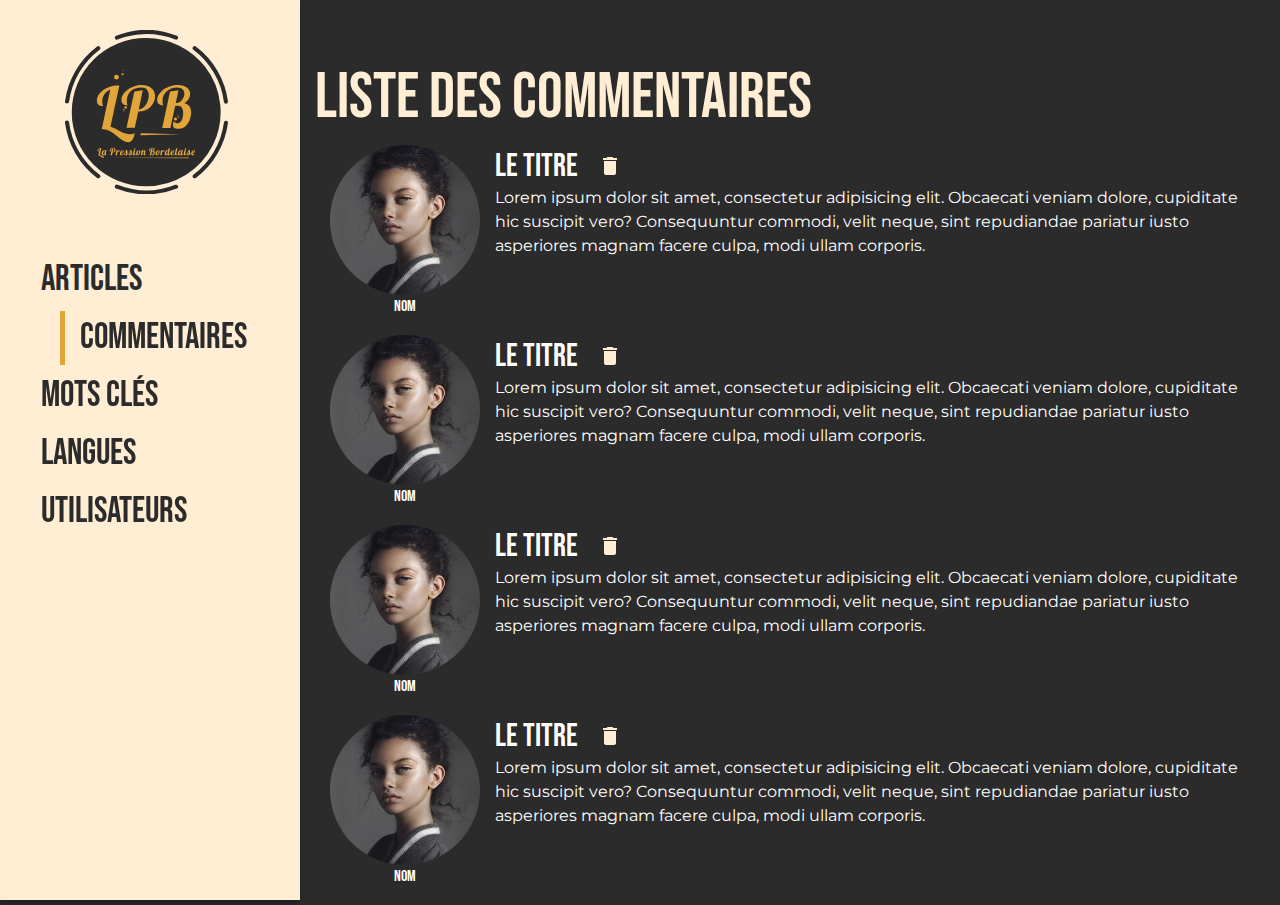
==== commit 2340289c: "comment" ====
--- a/commentaires.html
+++ b/commentaires.html
@@ -9,79 +9,119 @@
     <link href="https://fonts.googleapis.com/css?family=Bebas+Neue&display=swap" rel="stylesheet">
     <link href="https://fonts.googleapis.com/css?family=Montserrat&display=swap" rel="stylesheet">
 </head>
-<header>
-    <div class="logo">
-       <svg id="Layer_1" data-name="Layer 1" xmlns="http://www.w3.org/2000/svg" viewBox="0 0 340.05 342.94"><defs><style>.cls-1{fill:#2b2b2b;}.cls-2{fill:none;stroke:#e3b04b;stroke-linecap:round;stroke-miterlimit:10;stroke-width:13px;}.cls-3{fill:#e2a539;}</style></defs><title>LPB-nobackground</title><path class="cls-1" d="M376.88,158.9A154.36,154.36,0,0,0,254.49,98.79h0a154.68,154.68,0,1,0,0,309.35h0A154.67,154.67,0,0,0,376.88,158.9Z" transform="translate(-84.47 -82)"/><path class="cls-1" d="M316.36,102.28a4.37,4.37,0,0,1-1.57-.3,162.32,162.32,0,0,0-60.3-11.53,163.47,163.47,0,0,0-43,5.74,161.79,161.79,0,0,0-17.3,5.79,4.23,4.23,0,0,1-3.13-7.85,171.55,171.55,0,0,1,126.86,0,4.23,4.23,0,0,1-1.56,8.15Z" transform="translate(-84.47 -82)"/><path class="cls-1" d="M154.09,391.45a4.21,4.21,0,0,1-2.53-.85,171.5,171.5,0,0,1-67-114.5A4.22,4.22,0,1,1,92.88,275a163.12,163.12,0,0,0,63.75,108.86,4.22,4.22,0,0,1-2.54,7.6ZM88.7,235.59l-.56,0a4.22,4.22,0,0,1-3.63-4.74,171.55,171.55,0,0,1,67.07-114.5,4.23,4.23,0,0,1,5.07,6.76A163.1,163.1,0,0,0,92.88,231.92,4.21,4.21,0,0,1,88.7,235.59Z" transform="translate(-84.47 -82)"/><path class="cls-1" d="M254.49,424.94a170.84,170.84,0,0,1-63.42-12.13,4.22,4.22,0,0,1,3.12-7.85,163,163,0,0,0,120.6,0,4.23,4.23,0,0,1,3.13,7.85,171,171,0,0,1-63.43,12.13Z" transform="translate(-84.47 -82)"/><path class="cls-1" d="M354.87,391.47a4.23,4.23,0,0,1-2.54-7.61A163.1,163.1,0,0,0,416.1,275a4.22,4.22,0,0,1,8.37,1.11A171.56,171.56,0,0,1,357.4,390.62,4.21,4.21,0,0,1,354.87,391.47Zm65.41-155.85A4.22,4.22,0,0,1,416.1,232a163.12,163.12,0,0,0-63.75-108.86,4.22,4.22,0,0,1,5.08-6.75,171.6,171.6,0,0,1,67.05,114.51,4.23,4.23,0,0,1-3.64,4.74A5.12,5.12,0,0,1,420.28,235.62Z" transform="translate(-84.47 -82)"/><path class="cls-2" d="M400.51,345.47" transform="translate(-84.47 -82)"/><path class="cls-3" d="M179.39,283.9c12.43,2.74,25,15.41,40.15,15.41a25.82,25.82,0,0,0,10-1.91c-1.2,11.47-6,18.76-12.43,18.76C200.07,316.16,185,289,163.86,289a21.09,21.09,0,0,0-2.75.12l17.81-82.8c-10.4,4.3-16.73,13.26-16.73,26,0,6.1,1.55,7.05,1.67,8.13-8.24,0-12.79-3-12.79-11.59,0-15.89,22-31.07,42-31.07,1.67,0,3.22.12,4.78.24Z" transform="translate(-84.47 -82)"/><path class="cls-3" d="M246.79,207.9l-8.49,39.91c12.07-1,20.91-16.61,20.91-29.4,0-8.84-4.3-16.25-14.81-16.25-19.36,0-31,10.88-31,29,0,6.09,1.55,7.05,1.67,8.13-8.24,0-12.78-3-12.78-11.6,0-15.89,22-31.06,41.94-31.06,19.59,0,28.2,11.23,28.2,23.54,0,15.17-13,32-34.54,32h-.59l-7.29,34H212.85l16.25-76Z" transform="translate(-84.47 -82)"/><path class="cls-3" d="M321.23,207.9l-5.62,26.53h.72c9.56,0,17.2-10.4,17.2-19.36,0-6.81-4.42-12.91-15.77-12.91-14,0-29.87,9.32-29.87,29,0,6.09,1.55,7.05,1.67,8.13-7.88,0-12.78-3-12.78-11,0-16.49,20.79-31.66,43.37-31.66,17.57,0,25.45,9.2,25.45,19,0,7.05-4.18,14.57-12,19,10.16,2,14.1,10.27,14.1,19.23,0,11.47-6.21,34.42-26.16,34.42-5.14,0-11.83-1.56-11.83-8.85a19.23,19.23,0,0,1,1.55-6.93c3,3.11,5.26,4.3,8,4.3,8.72,0,11.82-12.42,11.82-21.5,0-8.37-2.62-15.18-11.35-15.18-1,0-3.34.12-5.49.36l-9.8,45.76H287.29l16.25-76Z" transform="translate(-84.47 -82)"/><circle class="cls-3" cx="230.51" cy="185.76" r="3.23"/><circle class="cls-3" cx="236.4" cy="181.63" r="1.5"/><circle class="cls-3" cx="234.24" cy="177.35" r="0.98"/><circle class="cls-3" cx="107.34" cy="98.34" r="4.88"/><circle class="cls-3" cx="120.25" cy="92.28" r="2.21"/><circle class="cls-3" cx="121.23" cy="83.87" r="0.99"/><circle class="cls-3" cx="126.68" cy="161.77" r="2.62"/><circle class="cls-3" cx="122.53" cy="166.49" r="1.44"/><circle class="cls-3" cx="123.41" cy="169.97" r="0.83"/><path class="cls-3" d="M157.23,343c2.17.48,4.36,2.69,7,2.69a4.48,4.48,0,0,0,1.75-.33c-.21,2-1,3.27-2.17,3.27-3,0-5.61-4.73-9.3-4.73a3.77,3.77,0,0,0-.48,0l3.11-14.46a4.62,4.62,0,0,0-2.93,4.55,2.9,2.9,0,0,0,.3,1.42c-1.44,0-2.24-.52-2.24-2,0-2.77,3.84-5.42,7.33-5.42.29,0,.56,0,.83,0Z" transform="translate(-84.47 -82)"/><path class="cls-3" d="M171.12,333l-1.5,7.09a3,3,0,0,0-.08.67c0,.58.27.77.85.77a1.08,1.08,0,0,0,.46-.08c-.56,1.46-1,2.1-2.08,2.1a2,2,0,0,1-2.05-1.94,3.76,3.76,0,0,1-3.11,1.94c-1.42,0-2.77-.87-2.77-3.36,0-2.81,1.73-7.3,5.36-7.3,1.19,0,1.69.46,1.69,1.07v.14l.23-1.1Zm-7.19,6.9c0,1.61.66,1.63,1,1.63a2.11,2.11,0,0,0,1.73-1.84l1-4.71a.81.81,0,0,0-.85-.79C165.07,334.2,163.93,338,163.93,339.91Z" transform="translate(-84.47 -82)"/><path class="cls-3" d="M185.35,329.75l-1.48,7c2.11-.17,3.65-2.9,3.65-5.13,0-1.55-.75-2.84-2.59-2.84-3.38,0-5.4,1.9-5.4,5.07a3,3,0,0,0,.29,1.42c-1.44,0-2.23-.52-2.23-2,0-2.78,3.84-5.43,7.32-5.43s4.93,2,4.93,4.11a5.83,5.83,0,0,1-6,5.59h-.11l-1.27,5.95h-3l2.83-13.27Z" transform="translate(-84.47 -82)"/><path class="cls-3" d="M194.89,333l-.27,1.29a4,4,0,0,1,2.52-1.29,1.54,1.54,0,0,1-.06,3.08c-1.17,0-.59-1.37-1.21-1.37a2.17,2.17,0,0,0-1.53.79l-1.66,7.93h-3L191.88,333Z" transform="translate(-84.47 -82)"/><path class="cls-3" d="M203.67,341.81c1.65,0,2.65-.92,3.69-2.11h.71c-1.19,1.92-3,3.86-5.74,3.86-2,0-3.25-1-3.25-3.31s1.36-7.43,5.63-7.43c1.86,0,2.3,1,2.3,2,0,2.4-2.3,4.26-4.8,4.4,0,.3,0,.59,0,.84C202.17,341.48,202.67,341.81,203.67,341.81Zm1.21-7.89c-1.06,0-2.09,2.24-2.5,4.3a3.49,3.49,0,0,0,3-3.44C205.4,334.26,205.28,333.92,204.88,333.92Z" transform="translate(-84.47 -82)"/><path class="cls-3" d="M217.25,339.7a12.13,12.13,0,0,1-3.19,2.61,4.6,4.6,0,0,1-3.28,1.25,2.72,2.72,0,0,1-3-2.67,2.14,2.14,0,0,1,1.1-1.94,31.6,31.6,0,0,0,2.57-6.17l3.09-.42c.25,5.4.46,6.22.46,7.59a2.88,2.88,0,0,1-.09.8,11.6,11.6,0,0,0,1.51-1.05Zm-7.84,1a.62.62,0,0,1-.57-.28c0,1,.36,1.47,1.28,1.47a1.71,1.71,0,0,0,1.81-1.94c0-1.09-.19-1.74-.4-5a23.55,23.55,0,0,1-1.68,3.94.79.79,0,0,1,.47.73A1,1,0,0,1,209.41,340.73Z" transform="translate(-84.47 -82)"/><path class="cls-3" d="M226.26,339.7a12.13,12.13,0,0,1-3.19,2.61,4.58,4.58,0,0,1-3.27,1.25,2.73,2.73,0,0,1-3.05-2.67,2.13,2.13,0,0,1,1.11-1.94,31.54,31.54,0,0,0,2.56-6.17l3.09-.42c.25,5.4.46,6.22.46,7.59a3.34,3.34,0,0,1-.08.8,12.16,12.16,0,0,0,1.5-1.05Zm-7.84,1a.6.6,0,0,1-.56-.28c0,1,.35,1.47,1.27,1.47a1.71,1.71,0,0,0,1.81-1.94c0-1.09-.18-1.74-.39-5a23.61,23.61,0,0,1-1.69,3.94.8.8,0,0,1,.48.73A1,1,0,0,1,218.42,340.73Z" transform="translate(-84.47 -82)"/><path class="cls-3" d="M230.85,333l-1.5,7.09a3,3,0,0,0-.08.67c0,.58.27.77.85.77.82,0,1.57-.79,1.88-1.84h.88c-1.19,3.4-3.26,3.86-4.38,3.86s-2.24-.75-2.24-2.5a7.2,7.2,0,0,1,.17-1.36l1.42-6.69Zm-.93-4.45a1.67,1.67,0,0,1,1.66,1.67,1.66,1.66,0,1,1-1.66-1.67Z" transform="translate(-84.47 -82)"/><path class="cls-3" d="M241.14,336.16a.51.51,0,0,0,.23,0,6.7,6.7,0,0,0,3.21-1.25l.19.56a6.55,6.55,0,0,1-3.69,1.73c-.34,3.86-2.42,6.28-5,6.28-1.94,0-3.34-.92-3.34-3.29s1.42-7.41,5.72-7.41C240.26,332.82,241.14,334,241.14,336.16Zm-1.79,1.14c-.44-.1-.57-.45-.57-.87a1.14,1.14,0,0,1,.65-1.13c0-.87-.25-1.21-.79-1.21-1.49,0-2.78,3.82-2.78,5.86,0,1.38.27,1.69,1.07,1.69C238,341.64,239,339.77,239.35,337.3Z" transform="translate(-84.47 -82)"/><path class="cls-3" d="M248.5,334.82c-.75,0-1.31.88-1.62,1.92l-1.42,6.7h-3L244.67,333h3l-.23,1.08a3.11,3.11,0,0,1,2.44-1.17,2.11,2.11,0,0,1,2.32,2.36c0,1.69-1,4.22-1,5.38,0,.53.2.88.83.88a1.24,1.24,0,0,0,.69-.13,2.22,2.22,0,0,1-2.3,2.15c-1.6,0-2.1-1.16-2.1-2.35,0-1.42.94-4,.94-5.32C249.26,335.2,249,334.82,248.5,334.82Z" transform="translate(-84.47 -82)"/><path class="cls-3" d="M267.22,329.75l-1,4.63h.12c1.67,0,3-1.81,3-3.38,0-1.19-.77-2.25-2.76-2.25a5,5,0,0,0-5.21,5.07,3,3,0,0,0,.29,1.42c-1.38,0-2.23-.52-2.23-1.92,0-2.88,3.63-5.53,7.57-5.53,3.07,0,4.44,1.61,4.44,3.32a4,4,0,0,1-2.08,3.32,3.09,3.09,0,0,1,2.46,3.35c0,2-1.08,6-4.57,6-.9,0-2.06-.27-2.06-1.54a3.34,3.34,0,0,1,.27-1.21,1.88,1.88,0,0,0,1.39.75c1.53,0,2.07-2.17,2.07-3.76s-.46-2.64-2-2.64c-.17,0-.59,0-1,.06l-1.71,8h-3l2.84-13.27Z" transform="translate(-84.47 -82)"/><path class="cls-3" d="M281.72,336.16a.51.51,0,0,0,.23,0,6.7,6.7,0,0,0,3.21-1.25l.19.56a6.55,6.55,0,0,1-3.69,1.73c-.34,3.86-2.42,6.28-5,6.28-1.94,0-3.34-.92-3.34-3.29s1.42-7.41,5.72-7.41C280.84,332.82,281.72,334,281.72,336.16Zm-1.8,1.14c-.43-.1-.56-.45-.56-.87a1.14,1.14,0,0,1,.65-1.13c0-.87-.25-1.21-.8-1.21-1.48,0-2.77,3.82-2.77,5.86,0,1.38.27,1.69,1.06,1.69C278.53,341.64,279.59,339.77,279.92,337.3Z" transform="translate(-84.47 -82)"/><path class="cls-3" d="M288.25,333,288,334.3A4,4,0,0,1,290.5,333a1.54,1.54,0,0,1-.06,3.08c-1.17,0-.59-1.37-1.21-1.37a2.14,2.14,0,0,0-1.52.79L286,343.44h-3L285.24,333Z" transform="translate(-84.47 -82)"/><path class="cls-3" d="M303.6,328.83l-2.4,11.27a3,3,0,0,0-.08.67c0,.58.27.77.86.77.81,0,1.37-.79,1.69-1.84h.87c-1.19,3.4-3.06,3.74-4.19,3.74a1.92,1.92,0,0,1-2.05-1.8,3.69,3.69,0,0,1-3.08,1.92c-1.42,0-2.78-.87-2.78-3.36,0-2.81,1.73-7.3,5.36-7.3,1.19,0,1.69.46,1.69,1.07v.08l1-4.8Zm-5.32,10.87,1-4.77a.84.84,0,0,0-.86-.73c-1.77,0-2.92,3.75-2.92,5.71,0,1.61.67,1.63,1,1.63a2,2,0,0,0,1.71-1.73Z" transform="translate(-84.47 -82)"/><path class="cls-3" d="M309,341.81c1.65,0,2.65-.92,3.69-2.11h.71c-1.19,1.92-3,3.86-5.74,3.86-2,0-3.25-1-3.25-3.31s1.35-7.43,5.63-7.43c1.86,0,2.3,1,2.3,2,0,2.4-2.3,4.26-4.8,4.4,0,.3,0,.59,0,.84C307.53,341.48,308,341.81,309,341.81Zm1.21-7.89c-1.07,0-2.09,2.24-2.51,4.3a3.49,3.49,0,0,0,3-3.44C310.76,334.26,310.63,333.92,310.24,333.92Z" transform="translate(-84.47 -82)"/><path class="cls-3" d="M319.08,328.83l-2.4,11.27a3,3,0,0,0-.08.67c0,.58.27.77.86.77.81,0,1.56-.79,1.87-1.84h.88c-1.19,3.4-3.25,3.86-4.38,3.86s-2.23-.75-2.23-2.5a7.12,7.12,0,0,1,.16-1.36L316,329.25Z" transform="translate(-84.47 -82)"/><path class="cls-3" d="M330.39,333l-1.5,7.09a3,3,0,0,0-.08.67c0,.58.27.9.85.9.81,0,1.38-.92,1.69-2h.88c-1.19,3.4-3.07,3.86-4.2,3.86a1.91,1.91,0,0,1-2-1.92,3.78,3.78,0,0,1-3.11,1.92c-1.42,0-2.77-.87-2.77-3.36,0-2.81,1.73-7.3,5.36-7.3,1.19,0,1.69.46,1.69,1.07v.14l.23-1.1Zm-7.2,6.9c0,1.61.67,1.63,1.05,1.63A2.11,2.11,0,0,0,326,339.7l1-4.71a.81.81,0,0,0-.86-.79C324.34,334.2,323.19,338,323.19,339.91Z" transform="translate(-84.47 -82)"/><path class="cls-3" d="M336.82,333l-1.51,7.09a3,3,0,0,0-.08.67c0,.58.27.77.86.77.81,0,1.56-.79,1.87-1.84h.88c-1.19,3.4-3.25,3.86-4.38,3.86s-2.23-.75-2.23-2.5a7.12,7.12,0,0,1,.16-1.36l1.42-6.69Zm-.94-4.45a1.67,1.67,0,0,1,1.67,1.67,1.66,1.66,0,0,1-1.67,1.65,1.64,1.64,0,0,1-1.65-1.65A1.66,1.66,0,0,1,335.88,328.56Z" transform="translate(-84.47 -82)"/><path class="cls-3" d="M347.85,339.7a12.13,12.13,0,0,1-3.19,2.61,4.58,4.58,0,0,1-3.27,1.25,2.73,2.73,0,0,1-3.05-2.67,2.13,2.13,0,0,1,1.11-1.94,31.54,31.54,0,0,0,2.56-6.17l3.09-.42c.25,5.4.46,6.22.46,7.59a3.34,3.34,0,0,1-.08.8,12.16,12.16,0,0,0,1.5-1.05Zm-7.84,1a.6.6,0,0,1-.56-.28c0,1,.35,1.47,1.27,1.47a1.71,1.71,0,0,0,1.81-1.94c0-1.09-.18-1.74-.39-5a23.61,23.61,0,0,1-1.69,3.94.8.8,0,0,1,.48.73A1,1,0,0,1,340,340.73Z" transform="translate(-84.47 -82)"/><path class="cls-3" d="M352.11,341.58a4.29,4.29,0,0,0,2.46-1.1,3.35,3.35,0,0,1-3.61,3.08c-1.94,0-3.23-1-3.23-3.31s1.35-7.43,5.63-7.43c1.86,0,2.3,1,2.3,2,0,2.42-2.3,4.26-4.8,4.4,0,.21,0,.44,0,.63C350.82,341.16,351.38,341.58,352.11,341.58Zm1.42-7.66c-1,0-2.09,2.32-2.53,4.3a3.46,3.46,0,0,0,3.05-3.44C354.05,334.26,353.92,333.92,353.53,333.92Z" transform="translate(-84.47 -82)"/><path class="cls-3" d="M342.41,349.58,180,348.73l162.45-.84a.85.85,0,0,1,0,1.69Z" transform="translate(-84.47 -82)"/><path class="cls-3" d="M244.18,297.59,325,299.71l-80.85,2.11a2.12,2.12,0,1,1-.11-4.23Z" transform="translate(-84.47 -82)"/></svg>
+
+<body class="container-fluid comments">
+    <div class="row row-comments">
+        <header>
+            <div class="fixed-header">
+                <div class="logo">
+                    <svg id="Layer_1" data-name="Layer 1" xmlns="http://www.w3.org/2000/svg" viewBox="0 0 340.05 342.94"><defs><style>.cls-1{fill:#2b2b2b;}.cls-2{fill:none;stroke:#e3b04b;stroke-linecap:round;stroke-miterlimit:10;stroke-width:13px;}.cls-3{fill:#e2a539;}</style></defs><title>LPB-nobackground</title><path class="cls-1" d="M376.88,158.9A154.36,154.36,0,0,0,254.49,98.79h0a154.68,154.68,0,1,0,0,309.35h0A154.67,154.67,0,0,0,376.88,158.9Z" transform="translate(-84.47 -82)"/><path class="cls-1" d="M316.36,102.28a4.37,4.37,0,0,1-1.57-.3,162.32,162.32,0,0,0-60.3-11.53,163.47,163.47,0,0,0-43,5.74,161.79,161.79,0,0,0-17.3,5.79,4.23,4.23,0,0,1-3.13-7.85,171.55,171.55,0,0,1,126.86,0,4.23,4.23,0,0,1-1.56,8.15Z" transform="translate(-84.47 -82)"/><path class="cls-1" d="M154.09,391.45a4.21,4.21,0,0,1-2.53-.85,171.5,171.5,0,0,1-67-114.5A4.22,4.22,0,1,1,92.88,275a163.12,163.12,0,0,0,63.75,108.86,4.22,4.22,0,0,1-2.54,7.6ZM88.7,235.59l-.56,0a4.22,4.22,0,0,1-3.63-4.74,171.55,171.55,0,0,1,67.07-114.5,4.23,4.23,0,0,1,5.07,6.76A163.1,163.1,0,0,0,92.88,231.92,4.21,4.21,0,0,1,88.7,235.59Z" transform="translate(-84.47 -82)"/><path class="cls-1" d="M254.49,424.94a170.84,170.84,0,0,1-63.42-12.13,4.22,4.22,0,0,1,3.12-7.85,163,163,0,0,0,120.6,0,4.23,4.23,0,0,1,3.13,7.85,171,171,0,0,1-63.43,12.13Z" transform="translate(-84.47 -82)"/><path class="cls-1" d="M354.87,391.47a4.23,4.23,0,0,1-2.54-7.61A163.1,163.1,0,0,0,416.1,275a4.22,4.22,0,0,1,8.37,1.11A171.56,171.56,0,0,1,357.4,390.62,4.21,4.21,0,0,1,354.87,391.47Zm65.41-155.85A4.22,4.22,0,0,1,416.1,232a163.12,163.12,0,0,0-63.75-108.86,4.22,4.22,0,0,1,5.08-6.75,171.6,171.6,0,0,1,67.05,114.51,4.23,4.23,0,0,1-3.64,4.74A5.12,5.12,0,0,1,420.28,235.62Z" transform="translate(-84.47 -82)"/><path class="cls-2" d="M400.51,345.47" transform="translate(-84.47 -82)"/><path class="cls-3" d="M179.39,283.9c12.43,2.74,25,15.41,40.15,15.41a25.82,25.82,0,0,0,10-1.91c-1.2,11.47-6,18.76-12.43,18.76C200.07,316.16,185,289,163.86,289a21.09,21.09,0,0,0-2.75.12l17.81-82.8c-10.4,4.3-16.73,13.26-16.73,26,0,6.1,1.55,7.05,1.67,8.13-8.24,0-12.79-3-12.79-11.59,0-15.89,22-31.07,42-31.07,1.67,0,3.22.12,4.78.24Z" transform="translate(-84.47 -82)"/><path class="cls-3" d="M246.79,207.9l-8.49,39.91c12.07-1,20.91-16.61,20.91-29.4,0-8.84-4.3-16.25-14.81-16.25-19.36,0-31,10.88-31,29,0,6.09,1.55,7.05,1.67,8.13-8.24,0-12.78-3-12.78-11.6,0-15.89,22-31.06,41.94-31.06,19.59,0,28.2,11.23,28.2,23.54,0,15.17-13,32-34.54,32h-.59l-7.29,34H212.85l16.25-76Z" transform="translate(-84.47 -82)"/><path class="cls-3" d="M321.23,207.9l-5.62,26.53h.72c9.56,0,17.2-10.4,17.2-19.36,0-6.81-4.42-12.91-15.77-12.91-14,0-29.87,9.32-29.87,29,0,6.09,1.55,7.05,1.67,8.13-7.88,0-12.78-3-12.78-11,0-16.49,20.79-31.66,43.37-31.66,17.57,0,25.45,9.2,25.45,19,0,7.05-4.18,14.57-12,19,10.16,2,14.1,10.27,14.1,19.23,0,11.47-6.21,34.42-26.16,34.42-5.14,0-11.83-1.56-11.83-8.85a19.23,19.23,0,0,1,1.55-6.93c3,3.11,5.26,4.3,8,4.3,8.72,0,11.82-12.42,11.82-21.5,0-8.37-2.62-15.18-11.35-15.18-1,0-3.34.12-5.49.36l-9.8,45.76H287.29l16.25-76Z" transform="translate(-84.47 -82)"/><circle class="cls-3" cx="230.51" cy="185.76" r="3.23"/><circle class="cls-3" cx="236.4" cy="181.63" r="1.5"/><circle class="cls-3" cx="234.24" cy="177.35" r="0.98"/><circle class="cls-3" cx="107.34" cy="98.34" r="4.88"/><circle class="cls-3" cx="120.25" cy="92.28" r="2.21"/><circle class="cls-3" cx="121.23" cy="83.87" r="0.99"/><circle class="cls-3" cx="126.68" cy="161.77" r="2.62"/><circle class="cls-3" cx="122.53" cy="166.49" r="1.44"/><circle class="cls-3" cx="123.41" cy="169.97" r="0.83"/><path class="cls-3" d="M157.23,343c2.17.48,4.36,2.69,7,2.69a4.48,4.48,0,0,0,1.75-.33c-.21,2-1,3.27-2.17,3.27-3,0-5.61-4.73-9.3-4.73a3.77,3.77,0,0,0-.48,0l3.11-14.46a4.62,4.62,0,0,0-2.93,4.55,2.9,2.9,0,0,0,.3,1.42c-1.44,0-2.24-.52-2.24-2,0-2.77,3.84-5.42,7.33-5.42.29,0,.56,0,.83,0Z" transform="translate(-84.47 -82)"/><path class="cls-3" d="M171.12,333l-1.5,7.09a3,3,0,0,0-.08.67c0,.58.27.77.85.77a1.08,1.08,0,0,0,.46-.08c-.56,1.46-1,2.1-2.08,2.1a2,2,0,0,1-2.05-1.94,3.76,3.76,0,0,1-3.11,1.94c-1.42,0-2.77-.87-2.77-3.36,0-2.81,1.73-7.3,5.36-7.3,1.19,0,1.69.46,1.69,1.07v.14l.23-1.1Zm-7.19,6.9c0,1.61.66,1.63,1,1.63a2.11,2.11,0,0,0,1.73-1.84l1-4.71a.81.81,0,0,0-.85-.79C165.07,334.2,163.93,338,163.93,339.91Z" transform="translate(-84.47 -82)"/><path class="cls-3" d="M185.35,329.75l-1.48,7c2.11-.17,3.65-2.9,3.65-5.13,0-1.55-.75-2.84-2.59-2.84-3.38,0-5.4,1.9-5.4,5.07a3,3,0,0,0,.29,1.42c-1.44,0-2.23-.52-2.23-2,0-2.78,3.84-5.43,7.32-5.43s4.93,2,4.93,4.11a5.83,5.83,0,0,1-6,5.59h-.11l-1.27,5.95h-3l2.83-13.27Z" transform="translate(-84.47 -82)"/><path class="cls-3" d="M194.89,333l-.27,1.29a4,4,0,0,1,2.52-1.29,1.54,1.54,0,0,1-.06,3.08c-1.17,0-.59-1.37-1.21-1.37a2.17,2.17,0,0,0-1.53.79l-1.66,7.93h-3L191.88,333Z" transform="translate(-84.47 -82)"/><path class="cls-3" d="M203.67,341.81c1.65,0,2.65-.92,3.69-2.11h.71c-1.19,1.92-3,3.86-5.74,3.86-2,0-3.25-1-3.25-3.31s1.36-7.43,5.63-7.43c1.86,0,2.3,1,2.3,2,0,2.4-2.3,4.26-4.8,4.4,0,.3,0,.59,0,.84C202.17,341.48,202.67,341.81,203.67,341.81Zm1.21-7.89c-1.06,0-2.09,2.24-2.5,4.3a3.49,3.49,0,0,0,3-3.44C205.4,334.26,205.28,333.92,204.88,333.92Z" transform="translate(-84.47 -82)"/><path class="cls-3" d="M217.25,339.7a12.13,12.13,0,0,1-3.19,2.61,4.6,4.6,0,0,1-3.28,1.25,2.72,2.72,0,0,1-3-2.67,2.14,2.14,0,0,1,1.1-1.94,31.6,31.6,0,0,0,2.57-6.17l3.09-.42c.25,5.4.46,6.22.46,7.59a2.88,2.88,0,0,1-.09.8,11.6,11.6,0,0,0,1.51-1.05Zm-7.84,1a.62.62,0,0,1-.57-.28c0,1,.36,1.47,1.28,1.47a1.71,1.71,0,0,0,1.81-1.94c0-1.09-.19-1.74-.4-5a23.55,23.55,0,0,1-1.68,3.94.79.79,0,0,1,.47.73A1,1,0,0,1,209.41,340.73Z" transform="translate(-84.47 -82)"/><path class="cls-3" d="M226.26,339.7a12.13,12.13,0,0,1-3.19,2.61,4.58,4.58,0,0,1-3.27,1.25,2.73,2.73,0,0,1-3.05-2.67,2.13,2.13,0,0,1,1.11-1.94,31.54,31.54,0,0,0,2.56-6.17l3.09-.42c.25,5.4.46,6.22.46,7.59a3.34,3.34,0,0,1-.08.8,12.16,12.16,0,0,0,1.5-1.05Zm-7.84,1a.6.6,0,0,1-.56-.28c0,1,.35,1.47,1.27,1.47a1.71,1.71,0,0,0,1.81-1.94c0-1.09-.18-1.74-.39-5a23.61,23.61,0,0,1-1.69,3.94.8.8,0,0,1,.48.73A1,1,0,0,1,218.42,340.73Z" transform="translate(-84.47 -82)"/><path class="cls-3" d="M230.85,333l-1.5,7.09a3,3,0,0,0-.08.67c0,.58.27.77.85.77.82,0,1.57-.79,1.88-1.84h.88c-1.19,3.4-3.26,3.86-4.38,3.86s-2.24-.75-2.24-2.5a7.2,7.2,0,0,1,.17-1.36l1.42-6.69Zm-.93-4.45a1.67,1.67,0,0,1,1.66,1.67,1.66,1.66,0,1,1-1.66-1.67Z" transform="translate(-84.47 -82)"/><path class="cls-3" d="M241.14,336.16a.51.51,0,0,0,.23,0,6.7,6.7,0,0,0,3.21-1.25l.19.56a6.55,6.55,0,0,1-3.69,1.73c-.34,3.86-2.42,6.28-5,6.28-1.94,0-3.34-.92-3.34-3.29s1.42-7.41,5.72-7.41C240.26,332.82,241.14,334,241.14,336.16Zm-1.79,1.14c-.44-.1-.57-.45-.57-.87a1.14,1.14,0,0,1,.65-1.13c0-.87-.25-1.21-.79-1.21-1.49,0-2.78,3.82-2.78,5.86,0,1.38.27,1.69,1.07,1.69C238,341.64,239,339.77,239.35,337.3Z" transform="translate(-84.47 -82)"/><path class="cls-3" d="M248.5,334.82c-.75,0-1.31.88-1.62,1.92l-1.42,6.7h-3L244.67,333h3l-.23,1.08a3.11,3.11,0,0,1,2.44-1.17,2.11,2.11,0,0,1,2.32,2.36c0,1.69-1,4.22-1,5.38,0,.53.2.88.83.88a1.24,1.24,0,0,0,.69-.13,2.22,2.22,0,0,1-2.3,2.15c-1.6,0-2.1-1.16-2.1-2.35,0-1.42.94-4,.94-5.32C249.26,335.2,249,334.82,248.5,334.82Z" transform="translate(-84.47 -82)"/><path class="cls-3" d="M267.22,329.75l-1,4.63h.12c1.67,0,3-1.81,3-3.38,0-1.19-.77-2.25-2.76-2.25a5,5,0,0,0-5.21,5.07,3,3,0,0,0,.29,1.42c-1.38,0-2.23-.52-2.23-1.92,0-2.88,3.63-5.53,7.57-5.53,3.07,0,4.44,1.61,4.44,3.32a4,4,0,0,1-2.08,3.32,3.09,3.09,0,0,1,2.46,3.35c0,2-1.08,6-4.57,6-.9,0-2.06-.27-2.06-1.54a3.34,3.34,0,0,1,.27-1.21,1.88,1.88,0,0,0,1.39.75c1.53,0,2.07-2.17,2.07-3.76s-.46-2.64-2-2.64c-.17,0-.59,0-1,.06l-1.71,8h-3l2.84-13.27Z" transform="translate(-84.47 -82)"/><path class="cls-3" d="M281.72,336.16a.51.51,0,0,0,.23,0,6.7,6.7,0,0,0,3.21-1.25l.19.56a6.55,6.55,0,0,1-3.69,1.73c-.34,3.86-2.42,6.28-5,6.28-1.94,0-3.34-.92-3.34-3.29s1.42-7.41,5.72-7.41C280.84,332.82,281.72,334,281.72,336.16Zm-1.8,1.14c-.43-.1-.56-.45-.56-.87a1.14,1.14,0,0,1,.65-1.13c0-.87-.25-1.21-.8-1.21-1.48,0-2.77,3.82-2.77,5.86,0,1.38.27,1.69,1.06,1.69C278.53,341.64,279.59,339.77,279.92,337.3Z" transform="translate(-84.47 -82)"/><path class="cls-3" d="M288.25,333,288,334.3A4,4,0,0,1,290.5,333a1.54,1.54,0,0,1-.06,3.08c-1.17,0-.59-1.37-1.21-1.37a2.14,2.14,0,0,0-1.52.79L286,343.44h-3L285.24,333Z" transform="translate(-84.47 -82)"/><path class="cls-3" d="M303.6,328.83l-2.4,11.27a3,3,0,0,0-.08.67c0,.58.27.77.86.77.81,0,1.37-.79,1.69-1.84h.87c-1.19,3.4-3.06,3.74-4.19,3.74a1.92,1.92,0,0,1-2.05-1.8,3.69,3.69,0,0,1-3.08,1.92c-1.42,0-2.78-.87-2.78-3.36,0-2.81,1.73-7.3,5.36-7.3,1.19,0,1.69.46,1.69,1.07v.08l1-4.8Zm-5.32,10.87,1-4.77a.84.84,0,0,0-.86-.73c-1.77,0-2.92,3.75-2.92,5.71,0,1.61.67,1.63,1,1.63a2,2,0,0,0,1.71-1.73Z" transform="translate(-84.47 -82)"/><path class="cls-3" d="M309,341.81c1.65,0,2.65-.92,3.69-2.11h.71c-1.19,1.92-3,3.86-5.74,3.86-2,0-3.25-1-3.25-3.31s1.35-7.43,5.63-7.43c1.86,0,2.3,1,2.3,2,0,2.4-2.3,4.26-4.8,4.4,0,.3,0,.59,0,.84C307.53,341.48,308,341.81,309,341.81Zm1.21-7.89c-1.07,0-2.09,2.24-2.51,4.3a3.49,3.49,0,0,0,3-3.44C310.76,334.26,310.63,333.92,310.24,333.92Z" transform="translate(-84.47 -82)"/><path class="cls-3" d="M319.08,328.83l-2.4,11.27a3,3,0,0,0-.08.67c0,.58.27.77.86.77.81,0,1.56-.79,1.87-1.84h.88c-1.19,3.4-3.25,3.86-4.38,3.86s-2.23-.75-2.23-2.5a7.12,7.12,0,0,1,.16-1.36L316,329.25Z" transform="translate(-84.47 -82)"/><path class="cls-3" d="M330.39,333l-1.5,7.09a3,3,0,0,0-.08.67c0,.58.27.9.85.9.81,0,1.38-.92,1.69-2h.88c-1.19,3.4-3.07,3.86-4.2,3.86a1.91,1.91,0,0,1-2-1.92,3.78,3.78,0,0,1-3.11,1.92c-1.42,0-2.77-.87-2.77-3.36,0-2.81,1.73-7.3,5.36-7.3,1.19,0,1.69.46,1.69,1.07v.14l.23-1.1Zm-7.2,6.9c0,1.61.67,1.63,1.05,1.63A2.11,2.11,0,0,0,326,339.7l1-4.71a.81.81,0,0,0-.86-.79C324.34,334.2,323.19,338,323.19,339.91Z" transform="translate(-84.47 -82)"/><path class="cls-3" d="M336.82,333l-1.51,7.09a3,3,0,0,0-.08.67c0,.58.27.77.86.77.81,0,1.56-.79,1.87-1.84h.88c-1.19,3.4-3.25,3.86-4.38,3.86s-2.23-.75-2.23-2.5a7.12,7.12,0,0,1,.16-1.36l1.42-6.69Zm-.94-4.45a1.67,1.67,0,0,1,1.67,1.67,1.66,1.66,0,0,1-1.67,1.65,1.64,1.64,0,0,1-1.65-1.65A1.66,1.66,0,0,1,335.88,328.56Z" transform="translate(-84.47 -82)"/><path class="cls-3" d="M347.85,339.7a12.13,12.13,0,0,1-3.19,2.61,4.58,4.58,0,0,1-3.27,1.25,2.73,2.73,0,0,1-3.05-2.67,2.13,2.13,0,0,1,1.11-1.94,31.54,31.54,0,0,0,2.56-6.17l3.09-.42c.25,5.4.46,6.22.46,7.59a3.34,3.34,0,0,1-.08.8,12.16,12.16,0,0,0,1.5-1.05Zm-7.84,1a.6.6,0,0,1-.56-.28c0,1,.35,1.47,1.27,1.47a1.71,1.71,0,0,0,1.81-1.94c0-1.09-.18-1.74-.39-5a23.61,23.61,0,0,1-1.69,3.94.8.8,0,0,1,.48.73A1,1,0,0,1,340,340.73Z" transform="translate(-84.47 -82)"/><path class="cls-3" d="M352.11,341.58a4.29,4.29,0,0,0,2.46-1.1,3.35,3.35,0,0,1-3.61,3.08c-1.94,0-3.23-1-3.23-3.31s1.35-7.43,5.63-7.43c1.86,0,2.3,1,2.3,2,0,2.42-2.3,4.26-4.8,4.4,0,.21,0,.44,0,.63C350.82,341.16,351.38,341.58,352.11,341.58Zm1.42-7.66c-1,0-2.09,2.32-2.53,4.3a3.46,3.46,0,0,0,3.05-3.44C354.05,334.26,353.92,333.92,353.53,333.92Z" transform="translate(-84.47 -82)"/><path class="cls-3" d="M342.41,349.58,180,348.73l162.45-.84a.85.85,0,0,1,0,1.69Z" transform="translate(-84.47 -82)"/><path class="cls-3" d="M244.18,297.59,325,299.71l-80.85,2.11a2.12,2.12,0,1,1-.11-4.23Z" transform="translate(-84.47 -82)"/></svg>
+                 </div>
+                 <nav class="menu-nav">
+                     <ul class="admin-panel-links">
+                         <li class="btn">
+                           <a>Articles</a>  
+                         </li>
+                         <li class="btn btn-active">   
+                             <a>Commentaires</a>
+                         </li>
+                         <li class="btn">
+                             <a>Mots clés</a>
+                         </li>
+                         <li class="btn">     
+                             <a>Langues</a>
+                         </li>
+                         <li class="btn">
+                             <a>Utilisateurs</a>
+                         </li>
+                     </ul>
+                 </nav>
+            </div>
+        </header>
+        <main class="container">
+            <h1>Liste des commentaires</h1>
+
+            <div class="comment">
+                <div class="profil">
+                    <div class="image-box">
+                        <img src="assets/images/justine.jpg" alt="">
+                    </div>
+                    <p class="name">Nom</p>
+                </div>
+                <div class="comment-content">
+                    <div class="comment-title">
+                        <h2>Le titre</h2>
+                        <div class="icons">
+                            <svg class="poubelle" width="24" height="24" viewBox="0 0 24 24" fill="none" xmlns="http://www.w3.org/2000/svg">
+                                <path d="M6 19C6 20.1 6.9 21 8 21H16C17.1 21 18 20.1 18 19V7H6V19ZM19 4H15.5L14.5 3H9.5L8.5 4H5V6H19V4Z" fill="#FFEED3"/>
+                            </svg>
+                        </div>
+                    </div>
+                    <p>Lorem ipsum dolor sit amet, consectetur adipisicing elit. Obcaecati veniam dolore, cupiditate hic suscipit vero? Consequuntur commodi, velit neque, sint repudiandae pariatur iusto asperiores magnam facere culpa, modi ullam corporis.</p>
+                </div>
+            </div>
+            <div class="comment">
+                <div class="profil">
+                    <div class="image-box">
+                        <img src="assets/images/justine.jpg" alt="">
+                    </div>
+                    <p class="name">Nom</p>
+                </div>
+                <div class="comment-content">
+                    <div class="comment-title">
+                        <h2>Le titre</h2>
+                        <div class="icons">
+                            <svg class="poubelle" width="24" height="24" viewBox="0 0 24 24" fill="none" xmlns="http://www.w3.org/2000/svg">
+                                <path d="M6 19C6 20.1 6.9 21 8 21H16C17.1 21 18 20.1 18 19V7H6V19ZM19 4H15.5L14.5 3H9.5L8.5 4H5V6H19V4Z" fill="#FFEED3"/>
+                            </svg>
+                        </div>
+                    </div>
+                    <p>Lorem ipsum dolor sit amet, consectetur adipisicing elit. Obcaecati veniam dolore, cupiditate hic suscipit vero? Consequuntur commodi, velit neque, sint repudiandae pariatur iusto asperiores magnam facere culpa, modi ullam corporis.</p>
+                </div>
+            </div>
+            <div class="comment">
+                <div class="profil">
+                    <div class="image-box">
+                        <img src="assets/images/justine.jpg" alt="">
+                    </div>
+                    <p class="name">Nom</p>
+                </div>
+                <div class="comment-content">
+                    <div class="comment-title">
+                        <h2>Le titre</h2>
+                        <div class="icons">
+                            <svg class="poubelle" width="24" height="24" viewBox="0 0 24 24" fill="none" xmlns="http://www.w3.org/2000/svg">
+                                <path d="M6 19C6 20.1 6.9 21 8 21H16C17.1 21 18 20.1 18 19V7H6V19ZM19 4H15.5L14.5 3H9.5L8.5 4H5V6H19V4Z" fill="#FFEED3"/>
+                            </svg>
+                        </div>
+                    </div>
+                    <p>Lorem ipsum dolor sit amet, consectetur adipisicing elit. Obcaecati veniam dolore, cupiditate hic suscipit vero? Consequuntur commodi, velit neque, sint repudiandae pariatur iusto asperiores magnam facere culpa, modi ullam corporis.</p>
+                </div>
+            </div>
+            <div class="comment">
+                <div class="profil">
+                    <div class="image-box">
+                        <img src="assets/images/justine.jpg" alt="">
+                    </div>
+                    <p class="name">Nom</p>
+                </div>
+                <div class="comment-content">
+                    <div class="comment-title">
+                        <h2>Le titre</h2>
+                        <div class="icons">
+                            <svg class="poubelle" width="24" height="24" viewBox="0 0 24 24" fill="none" xmlns="http://www.w3.org/2000/svg">
+                                <path d="M6 19C6 20.1 6.9 21 8 21H16C17.1 21 18 20.1 18 19V7H6V19ZM19 4H15.5L14.5 3H9.5L8.5 4H5V6H19V4Z" fill="#FFEED3"/>
+                            </svg>
+                        </div>
+                    </div>
+                    <p>Lorem ipsum dolor sit amet, consectetur adipisicing elit. Obcaecati veniam dolore, cupiditate hic suscipit vero? Consequuntur commodi, velit neque, sint repudiandae pariatur iusto asperiores magnam facere culpa, modi ullam corporis.</p>
+                </div>
+            </div>
+        </main>
+
+        
+
     </div>
-    <nav class="menu-nav">
-        <ul class="admin-panel-links">
-            <li class="btn">
-              <a>Articles</a>  
-            </li>
-            <li class="btn" id="com">   
-                <a>Commentaires</a>
-            </li>
-            <li class="btn">
-                <a>Mots clés</a>
-            </li>
-            <li class="btn">     
-                <a>Langues</a>
-            </li>
-            <li class="btn">
-                <a>Utilisateurs</a>
-            </li>
-        </ul>
-    </nav>
-<div class="rectangle"></div>
-
-</header>
-
-<body>
-    <h1>Liste des commentaires</h1>
-    <div>
-        <p class="grosavis">Génial!</p>
-        <svg class="poubelle" width="24" height="24" viewBox="0 0 24 24" fill="none" xmlns="http://www.w3.org/2000/svg">
-            <path d="M6 19C6 20.1 6.9 21 8 21H16C17.1 21 18 20.1 18 19V7H6V19ZM19 4H15.5L14.5 3H9.5L8.5 4H5V6H19V4Z" fill="#FFEED3"/>
-            </svg>
-            
-        <img src="assets/images/lea.jpg" class="lea" width="120px" height="120px">
-        <p class="avis">Je suis ravie de votre blog, il n'y a que des articles enrichissants et riches en informations.
-            Les nombreux articles sur la bière m'ont été utiles et ont permis d'occuper une partie de mon temps durant le confinement. Continuez ainsi!</p>
-         
-    </div>
-    <div>
-        <p class="grosavisjustine">Parfait</p>
-        <svg class="poubelle2" width="24" height="24" viewBox="0 0 24 24" fill="none" xmlns="http://www.w3.org/2000/svg">
-            <path d="M6 19C6 20.1 6.9 21 8 21H16C17.1 21 18 20.1 18 19V7H6V19ZM19 4H15.5L14.5 3H9.5L8.5 4H5V6H19V4Z" fill="#FFEED3"/>
-            </svg>
-            
-        <img src="assets/images/justine.jpg" class="justine" width="120px" height="120px">
-        <p class="avisjustine">Je suis fan de votre blog, j'adore la bière, les articles m'ont permis d'en apprendre plus sur ma boisson préférée. Dès aujourd'hui je peux
-            affirmer connaître la bière et son actualité grâce à vous.
-         
-        </p>
-    </div>
-    <div>
-        <p class="grosavispatrick">Sympa</p>
-        <svg class="poubelle3" width="24" height="24" viewBox="0 0 24 24" fill="none" xmlns="http://www.w3.org/2000/svg">
-            <path d="M6 19C6 20.1 6.9 21 8 21H16C17.1 21 18 20.1 18 19V7H6V19ZM19 4H15.5L14.5 3H9.5L8.5 4H5V6H19V4Z" fill="#FFEED3"/>
-            </svg>
-            
-        <img src="assets/images/patrick.png" class="patrick" width="120px" height="120px">
-        <p class="avispatrick">Votre site est plutôt sympa, il est très simple d'utilisation j'ai pu en apprendre beaucoup sur la bière en seulement quelques clicks! En temps normal, j'ai du
-            mal à naviguer sur les sites web mais la c'est parfait pour moi.
-        </p>
-    </div>
-    <div>
-        <p class="grosavismaxime">Cool!</p>
-        <svg class="poubelle4" width="24" height="24" viewBox="0 0 24 24" fill="none" xmlns="http://www.w3.org/2000/svg">
-            <path d="M6 19C6 20.1 6.9 21 8 21H16C17.1 21 18 20.1 18 19V7H6V19ZM19 4H15.5L14.5 3H9.5L8.5 4H5V6H19V4Z" fill="#FFEED3"/>
-            </svg>
-            
-        <img src="assets/images/maxime.png" class="maxime" width="120px" height="120px">
-        <p class="avismaxime">J'ai lu vos articles avec une bonne bière corona à la main, quel plaisir! Je ne comprends pas que les gens arrivent à associer la bière corona au coronavirus... 
-            Il est évident qu'il n'y a aucun rappport entre les deux...
-        </p>
-    </div>
+    
 </body>
     --- a/styles/css/commentaires.css
+++ b/styles/css/commentaires.css
@@ -5,21 +5,27 @@
 h1 {
   font-family: "Bebas Neue", cursive;
   color: #FFEED3;
-  margin-left: 400px;
   padding-top: 60px;
   font-size: 64px;
 }
 
-header {
-  position: absolute;
-  width: 314px;
-  height: 100%;
-  left: 0px;
-  background-color: #FFEED3;
+body.comments .row.row-comments {
+  display: flex;
+  flex-direction: row;
+}
+body.comments .row.row-comments header {
+  position: relative;
+  width: 300px;
+  height: 100vh;
   box-shadow: 0px 4px 4px rgba(0, 0, 0, 0.25);
 }
-
-.logo {
+body.comments .row.row-comments header .fixed-header {
+  background-color: #FFEED3;
+  position: fixed;
+  width: 300px;
+  height: 100vh;
+}
+body.comments .row.row-comments header .logo {
   position: absolute;
   width: 163px;
   height: 169px;
@@ -27,213 +33,83 @@
   top: 30px;
   border-radius: 121.5px;
 }
-
-nav.menu-nav ul li.btn {
+body.comments .row.row-comments header nav.menu-nav ul.admin-panel-links {
+  padding-top: 250px;
+}
+body.comments .row.row-comments header nav.menu-nav ul.admin-panel-links li.btn {
+  position: relative;
+  padding: 0;
+  margin: 2px 0;
   color: #2B2B2B;
   font-family: "Bebas Neue", cursive;
   font-size: 36px;
   text-align: left;
+  display: block !important;
+  transform: translateX(0);
+  transition: 0.2s all;
 }
-
-ul.admin-panel-links {
-  padding-top: 250px;
+body.comments .row.row-comments header nav.menu-nav ul.admin-panel-links li.btn:hover {
+  transform: translateX(25px);
 }
-ul.admin-panel-links li {
-  display: block !important;
-}
-ul.admin-panel-links li:hover {
-  transform: translate(50px, 0px);
-}
-ul.admin-panel-links li:hover a {
+body.comments .row.row-comments header nav.menu-nav ul.admin-panel-links li.btn:hover a {
   color: #E2A539;
 }
-ul.admin-panel-links li:visited a {
-  color: blue;
+body.comments .row.row-comments header nav.menu-nav ul.admin-panel-links li.btn.btn-active {
+  transform: translateX(39px);
 }
-
-#com {
-  transform: translate(50px, 0px);
-  color: #E2A539;
+body.comments .row.row-comments header nav.menu-nav ul.admin-panel-links li.btn.btn-active::before {
+  content: "";
+  position: absolute;
+  display: block;
+  height: 100%;
+  width: 5px;
+  left: -20px;
+  background-color: #E2A539;
 }
-
-.rectangle {
-  position: absolute;
-  width: 4px;
-  height: 25px;
-  left: 80px;
-  top: 337px;
-  background: #E2A539;
+body.comments .row.row-comments main {
+  flex: 1;
 }
-
-.lea {
-  border-radius: 50% 50%;
-  margin-left: 400px;
-  margin-top: 50px;
+body.comments .row.row-comments main .comment {
+  display: flex;
+  color: white;
 }
-
-.grosavis {
-  position: absolute;
-  width: 248px;
-  height: 70px;
-  left: 263px;
-  top: 170px;
-  font-family: "Bebas Neue", cursive;
-  font-style: normal;
-  font-weight: normal;
-  font-size: 36px;
-  line-height: 43px;
-  padding-left: 330px;
-  margin-top: 40px;
-  color: #FFFFFF;
+body.comments .row.row-comments main .comment .profil {
+  width: 180px;
+  text-align: center;
 }
-
-.avis {
-  position: absolute;
-  left: 263px;
-  top: 215px;
-  font-family: "Montserrat", sans-serif;
-  font-size: 21px;
-  line-height: 26px;
-  padding-left: 330px;
-  color: #FFFFFF;
-  margin-top: 40px;
-  text-align: justify;
+body.comments .row.row-comments main .comment .profil .image-box {
+  background-color: rosybrown;
+  height: 150px;
+  width: 150px;
+  margin: 0 auto;
+  border-radius: 50%;
+  overflow: hidden;
 }
-
-.grosavisjustine {
-  position: absolute;
-  width: 248px;
-  height: 70px;
-  left: 263px;
-  top: 170px;
-  font-family: "Bebas Neue", cursive;
-  font-style: normal;
-  font-weight: normal;
-  font-size: 36px;
-  line-height: 43px;
-  padding-left: 330px;
-  margin-top: 210px;
-  color: #FFFFFF;
+body.comments .row.row-comments main .comment .profil .image-box img {
+  height: 100%;
+  width: 100%;
+  object-fit: cover;
 }
-
-.avisjustine {
-  position: absolute;
-  left: 263px;
-  top: 215px;
-  font-family: "Montserrat", sans-serif;
-  font-size: 21px;
-  line-height: 26px;
-  padding-left: 330px;
-  color: #FFFFFF;
-  margin-top: 210px;
-  text-align: justify;
+body.comments .row.row-comments main .comment .profil .name {
+  font-family: Bebas Neue;
 }
-
-.justine {
-  border-radius: 50% 50%;
-  margin-left: 400px;
-  margin-top: 50px;
+body.comments .row.row-comments main .comment .comment-content {
+  flex: 1;
 }
-
-.grosavispatrick {
-  position: absolute;
-  width: 248px;
-  height: 70px;
-  left: 263px;
-  top: 170px;
-  font-family: "Bebas Neue", cursive;
-  font-style: normal;
-  font-weight: normal;
-  font-size: 36px;
-  line-height: 43px;
-  padding-left: 330px;
-  margin-top: 380px;
-  color: #FFFFFF;
+body.comments .row.row-comments main .comment .comment-content .comment-title {
+  display: flex;
+  align-items: center;
 }
-
-.avispatrick {
-  position: absolute;
-  left: 263px;
-  top: 215px;
-  font-family: "Montserrat", sans-serif;
-  font-size: 21px;
-  line-height: 26px;
-  padding-left: 330px;
-  color: #FFFFFF;
-  margin-top: 380px;
-  text-align: justify;
+body.comments .row.row-comments main .comment .comment-content .comment-title h2 {
+  margin: 0;
+  margin-top: 3px;
+  font-family: Bebas Neue;
 }
-
-.patrick {
-  border-radius: 50% 50%;
-  margin-left: 400px;
-  margin-top: 50px;
+body.comments .row.row-comments main .comment .comment-content .comment-title .icons {
+  margin: 0 20px;
 }
-
-.grosavismaxime {
-  position: absolute;
-  width: 248px;
-  height: 70px;
-  left: 263px;
-  top: 170px;
-  font-family: "Bebas Neue", cursive;
-  font-style: normal;
-  font-weight: normal;
-  font-size: 36px;
-  line-height: 43px;
-  padding-left: 330px;
-  margin-top: 550px;
-  color: #FFFFFF;
-}
-
-.avismaxime {
-  position: absolute;
-  left: 263px;
-  top: 215px;
-  font-family: "Montserrat", sans-serif;
-  font-size: 21px;
-  line-height: 26px;
-  padding-left: 330px;
-  color: #FFFFFF;
-  margin-top: 550px;
-}
-
-.maxime {
-  border-radius: 50% 50%;
-  margin-left: 400px;
-  margin-top: 50px;
-}
-
-.poubelle {
-  position: absolute;
-  width: 24px;
-  height: 24px;
-  left: 700px;
-  top: 220px;
-}
-
-.poubelle2 {
-  position: absolute;
-  width: 24px;
-  height: 24px;
-  left: 700px;
-  top: 390px;
-}
-
-.poubelle3 {
-  position: absolute;
-  width: 24px;
-  height: 24px;
-  left: 700px;
-  top: 560px;
-}
-
-.poubelle4 {
-  position: absolute;
-  width: 24px;
-  height: 24px;
-  left: 700px;
-  top: 730px;
+body.comments .row.row-comments main .comment .comment-content p {
+  font-family: Montserrat;
 }
 
 /*# sourceMappingURL=commentaires.css.map */
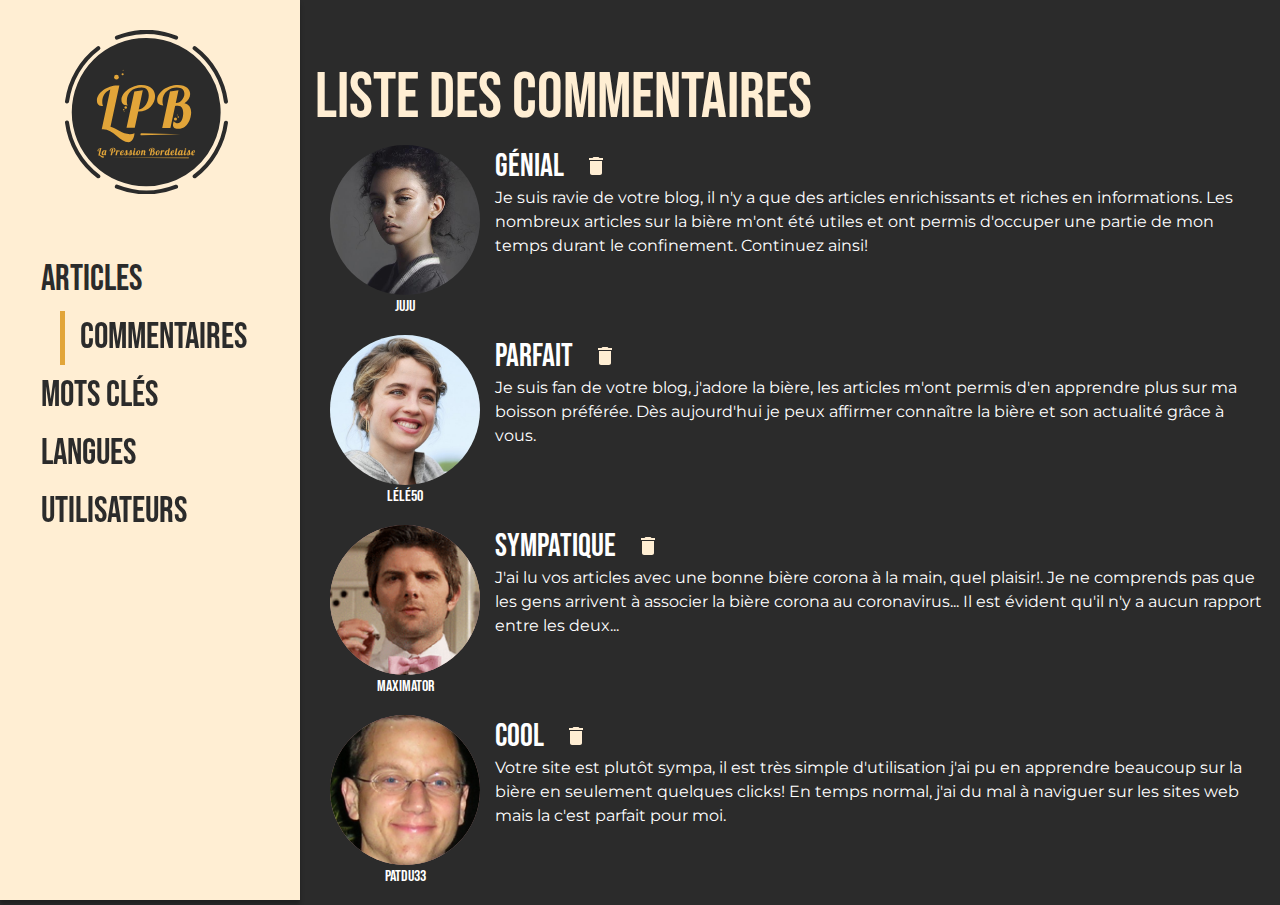
==== commit aad9d0cb: "Merge branch 'master' of https://github.com/Sekori1/BlogArt" ====
--- a/commentaires.html
+++ b/commentaires.html
@@ -46,75 +46,75 @@
                     <div class="image-box">
                         <img src="assets/images/justine.jpg" alt="">
                     </div>
-                    <p class="name">Nom</p>
+                    <p class="name">juju</p>
                 </div>
                 <div class="comment-content">
                     <div class="comment-title">
-                        <h2>Le titre</h2>
+                        <h2>Génial</h2>
                         <div class="icons">
                             <svg class="poubelle" width="24" height="24" viewBox="0 0 24 24" fill="none" xmlns="http://www.w3.org/2000/svg">
                                 <path d="M6 19C6 20.1 6.9 21 8 21H16C17.1 21 18 20.1 18 19V7H6V19ZM19 4H15.5L14.5 3H9.5L8.5 4H5V6H19V4Z" fill="#FFEED3"/>
                             </svg>
                         </div>
                     </div>
-                    <p>Lorem ipsum dolor sit amet, consectetur adipisicing elit. Obcaecati veniam dolore, cupiditate hic suscipit vero? Consequuntur commodi, velit neque, sint repudiandae pariatur iusto asperiores magnam facere culpa, modi ullam corporis.</p>
+                    <p>Je suis ravie de votre blog, il n'y a que des articles enrichissants et riches en informations. Les nombreux articles sur la bière m'ont été utiles et ont permis d'occuper une partie de mon temps durant le confinement. Continuez ainsi!</p>
                 </div>
             </div>
             <div class="comment">
                 <div class="profil">
                     <div class="image-box">
-                        <img src="assets/images/justine.jpg" alt="">
+                        <img src="assets/images/lea.jpg" alt="">
                     </div>
-                    <p class="name">Nom</p>
+                    <p class="name">lélé50</p>
                 </div>
                 <div class="comment-content">
                     <div class="comment-title">
-                        <h2>Le titre</h2>
+                        <h2>Parfait</h2>
                         <div class="icons">
                             <svg class="poubelle" width="24" height="24" viewBox="0 0 24 24" fill="none" xmlns="http://www.w3.org/2000/svg">
                                 <path d="M6 19C6 20.1 6.9 21 8 21H16C17.1 21 18 20.1 18 19V7H6V19ZM19 4H15.5L14.5 3H9.5L8.5 4H5V6H19V4Z" fill="#FFEED3"/>
                             </svg>
                         </div>
                     </div>
-                    <p>Lorem ipsum dolor sit amet, consectetur adipisicing elit. Obcaecati veniam dolore, cupiditate hic suscipit vero? Consequuntur commodi, velit neque, sint repudiandae pariatur iusto asperiores magnam facere culpa, modi ullam corporis.</p>
+                    <p>Je suis fan de votre blog, j'adore la bière, les articles m'ont permis d'en apprendre plus sur ma boisson préférée. Dès aujourd'hui je peux affirmer connaître la bière et son actualité grâce à vous.</p>
                 </div>
             </div>
             <div class="comment">
                 <div class="profil">
                     <div class="image-box">
-                        <img src="assets/images/justine.jpg" alt="">
+                        <img src="assets/images/maxime.png" alt="">
                     </div>
-                    <p class="name">Nom</p>
+                    <p class="name">Maximator</p>
                 </div>
                 <div class="comment-content">
                     <div class="comment-title">
-                        <h2>Le titre</h2>
+                        <h2>Sympatique</h2>
                         <div class="icons">
                             <svg class="poubelle" width="24" height="24" viewBox="0 0 24 24" fill="none" xmlns="http://www.w3.org/2000/svg">
                                 <path d="M6 19C6 20.1 6.9 21 8 21H16C17.1 21 18 20.1 18 19V7H6V19ZM19 4H15.5L14.5 3H9.5L8.5 4H5V6H19V4Z" fill="#FFEED3"/>
                             </svg>
                         </div>
                     </div>
-                    <p>Lorem ipsum dolor sit amet, consectetur adipisicing elit. Obcaecati veniam dolore, cupiditate hic suscipit vero? Consequuntur commodi, velit neque, sint repudiandae pariatur iusto asperiores magnam facere culpa, modi ullam corporis.</p>
+                    <p>J'ai lu vos articles avec une bonne bière corona à la main, quel plaisir!. Je ne comprends pas que les gens arrivent à associer la bière corona au coronavirus... Il est évident qu'il n'y a aucun rapport entre les deux...</p>
                 </div>
             </div>
             <div class="comment">
                 <div class="profil">
                     <div class="image-box">
-                        <img src="assets/images/justine.jpg" alt="">
+                        <img src="assets/images/patrick.png" alt="">
                     </div>
-                    <p class="name">Nom</p>
+                    <p class="name">Patdu33</p>
                 </div>
                 <div class="comment-content">
                     <div class="comment-title">
-                        <h2>Le titre</h2>
+                        <h2>Cool</h2>
                         <div class="icons">
                             <svg class="poubelle" width="24" height="24" viewBox="0 0 24 24" fill="none" xmlns="http://www.w3.org/2000/svg">
                                 <path d="M6 19C6 20.1 6.9 21 8 21H16C17.1 21 18 20.1 18 19V7H6V19ZM19 4H15.5L14.5 3H9.5L8.5 4H5V6H19V4Z" fill="#FFEED3"/>
                             </svg>
                         </div>
                     </div>
-                    <p>Lorem ipsum dolor sit amet, consectetur adipisicing elit. Obcaecati veniam dolore, cupiditate hic suscipit vero? Consequuntur commodi, velit neque, sint repudiandae pariatur iusto asperiores magnam facere culpa, modi ullam corporis.</p>
+                    <p>Votre site est plutôt sympa, il est très simple d'utilisation j'ai pu en apprendre beaucoup sur la bière en seulement quelques clicks! En temps normal, j'ai du mal à naviguer sur les sites web mais la c'est parfait pour moi.</p>
                 </div>
             </div>
         </main>
